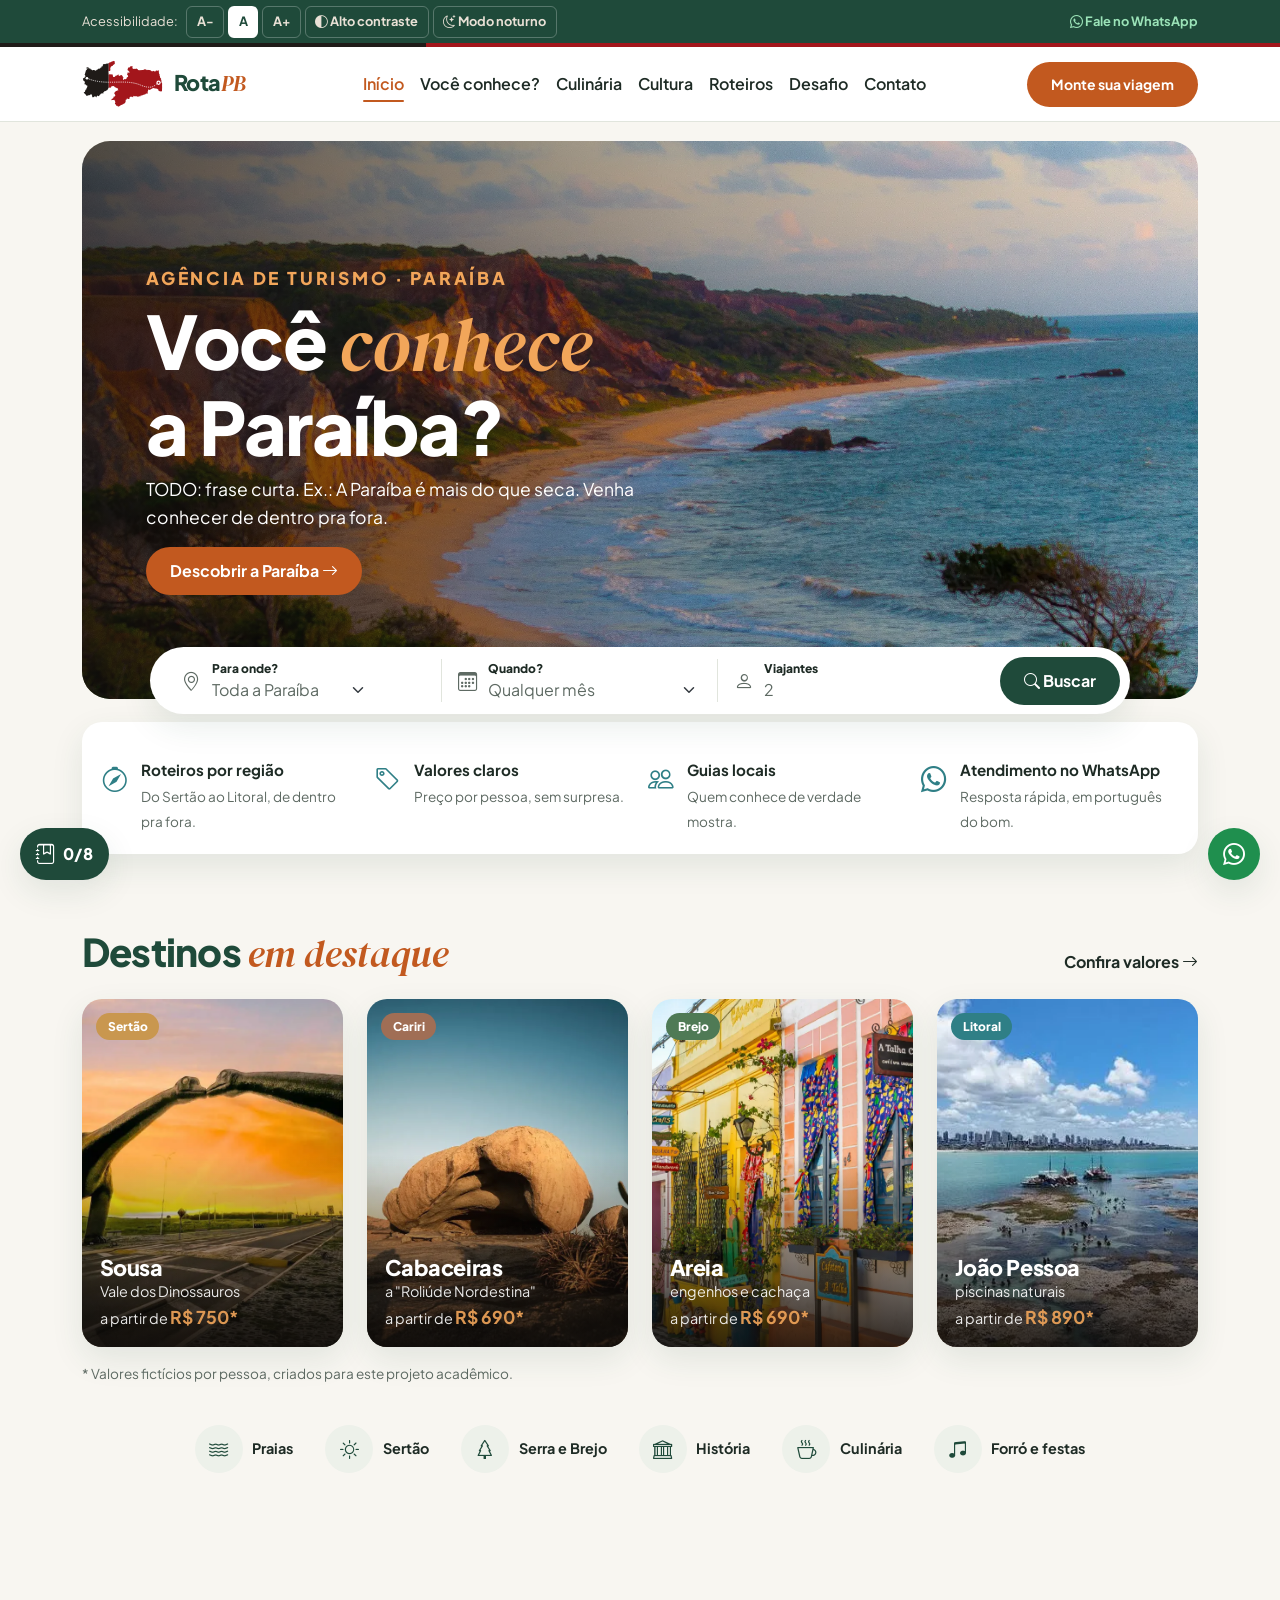
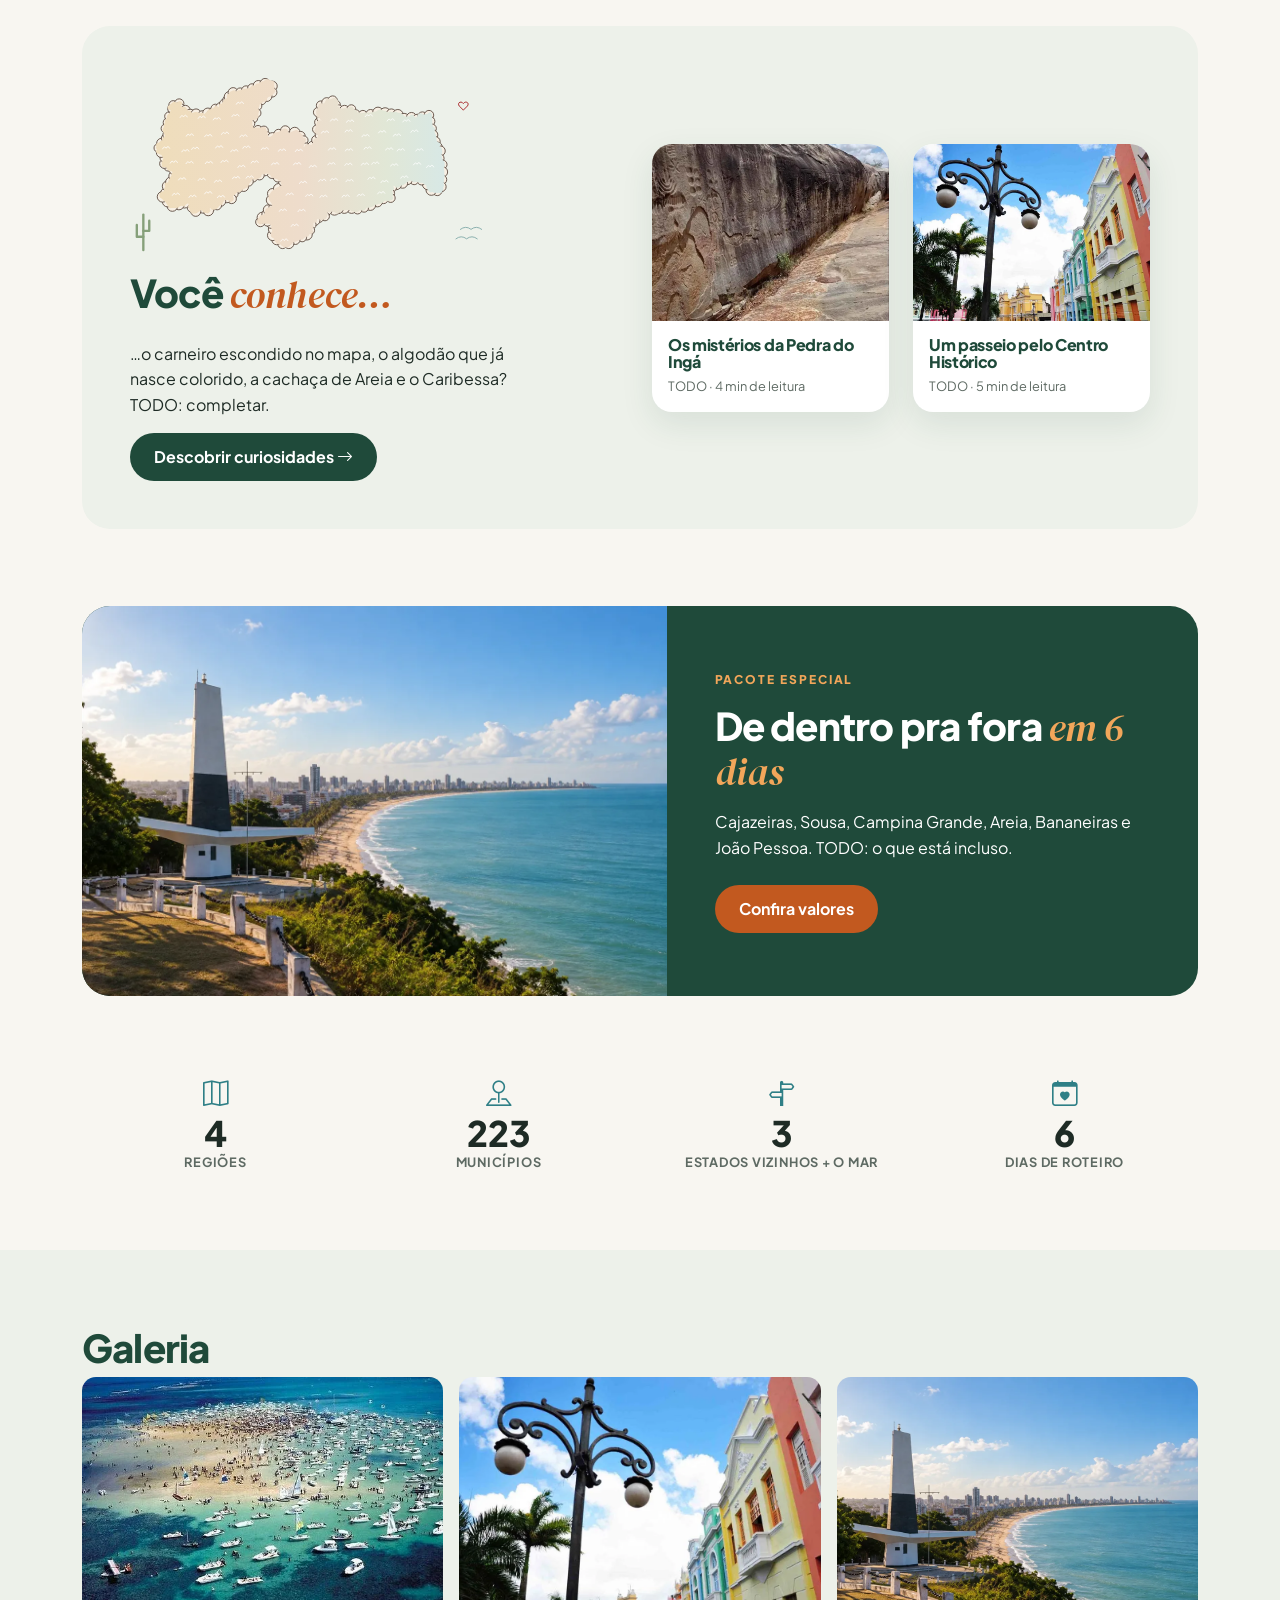
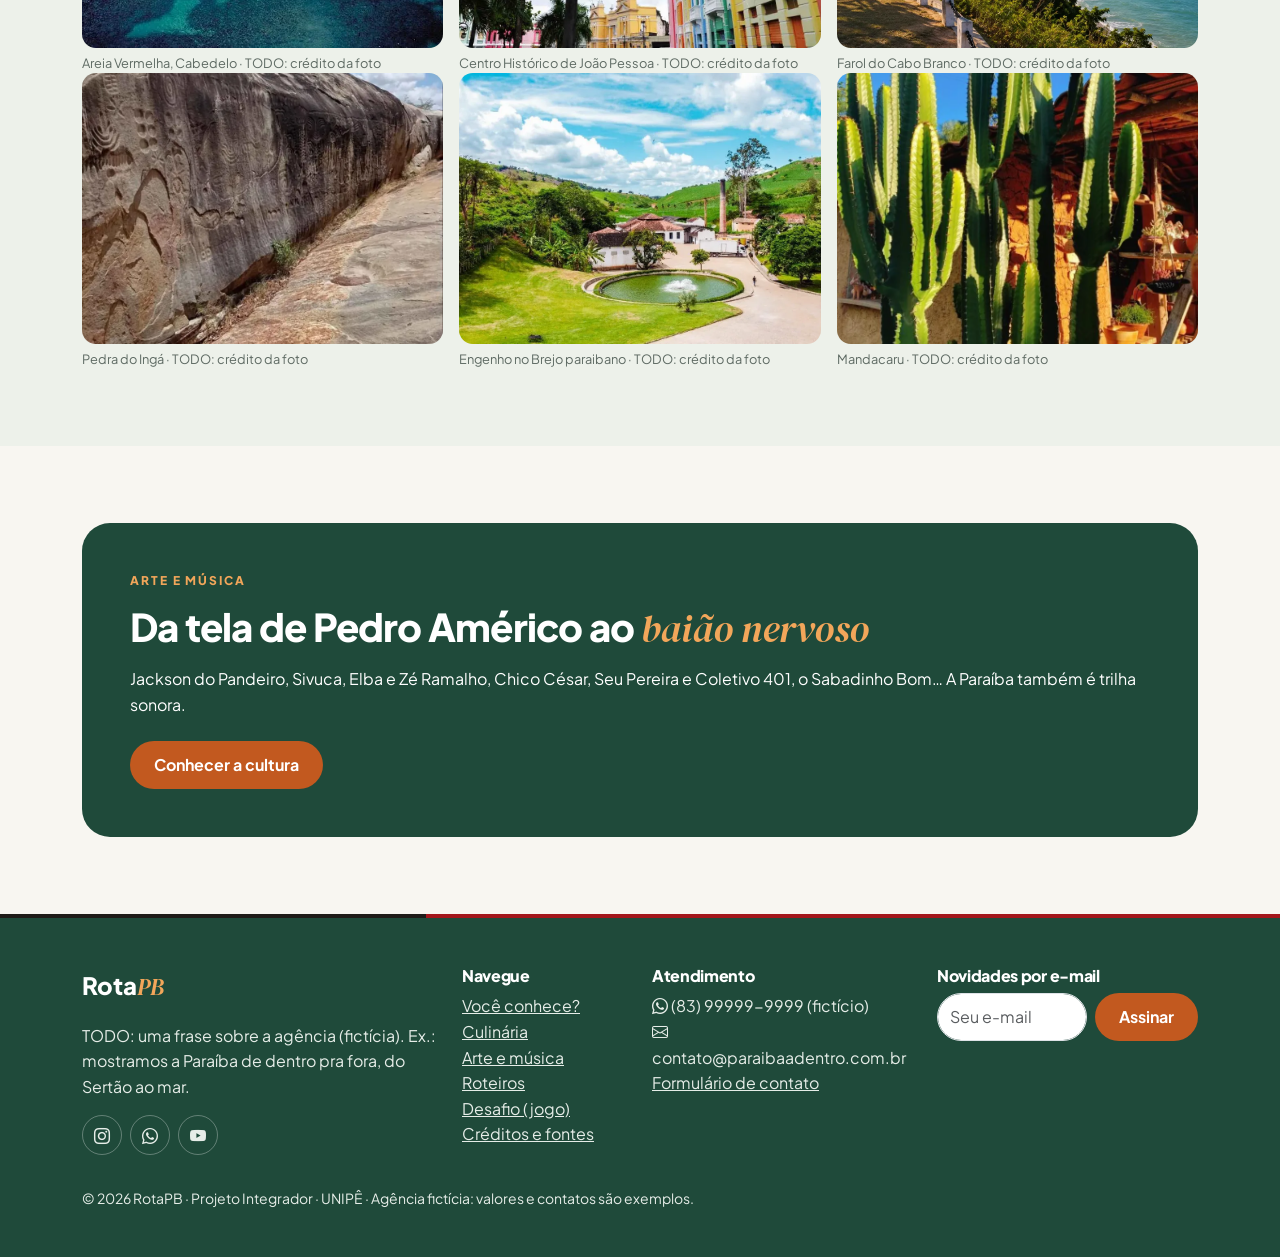
==== index.html @ 5e401cde "Primeiro commit" ====
<!DOCTYPE html>
<html lang="pt-BR">
<head>
  <meta charset="UTF-8">
  <meta name="viewport" content="width=device-width, initial-scale=1">
  <title>RotaPB</title>
  <meta name="description" content="Você conhece a Paraíba? Roteiros, culinária e curiosidades do Sertão ao Litoral.">
  <!-- Fontes: Plus Jakarta Sans (títulos e texto) + DM Serif Display itálico (palavras em destaque) -->
  <link rel="preconnect" href="https://fonts.googleapis.com">
  <link rel="preconnect" href="https://fonts.gstatic.com" crossorigin>
  <link href="https://fonts.googleapis.com/css2?family=DM+Serif+Display:ital@1&family=Plus+Jakarta+Sans:wght@400;600;700;800&display=swap" rel="stylesheet">
  <!-- ETAPA 12: Bootstrap (cópia local na pasta assets) -->
  <link rel="stylesheet" href="assets/bootstrap/bootstrap.min.css">
  <link rel="stylesheet" href="assets/bootstrap-icons/bootstrap-icons.min.css">
  <!-- ETAPA 7: nosso CSS vem DEPOIS do Bootstrap para poder sobrescrever -->
  <link rel="stylesheet" href="css/style.css">
</head>
<body>
  <!-- ETAPA 13 (acessibilidade): link para pular direto ao conteúdo -->
  <a class="pular-conteudo" href="#conteudo">Pular para o conteúdo</a>

  <!-- ===================== BARRA DE ACESSIBILIDADE (ETAPA 13 + ETAPA 11) ===================== -->
  <div class="barra-acess">
    <div class="container d-flex flex-wrap align-items-center justify-content-between gap-2">
      <div class="d-flex flex-wrap align-items-center gap-1" role="group" aria-label="Acessibilidade">
        <span class="me-1 rotulo">Acessibilidade:</span>
        <button type="button" class="btn-acess" id="fonteMenor" aria-label="Diminuir texto">A-</button>
        <button type="button" class="btn-acess" id="fonteNormal" aria-label="Tamanho normal do texto">A</button>
        <button type="button" class="btn-acess" id="fonteMaior" aria-label="Aumentar texto">A+</button>
        <button type="button" class="btn-acess" id="altoContraste" aria-pressed="false" aria-label="Alto contraste"><i class="bi bi-circle-half" aria-hidden="true"></i><span class="rotulo"> Alto contraste</span></button>
        <button type="button" class="btn-acess" id="botaoTema" aria-pressed="false" aria-label="Modo noturno"><i class="bi bi-moon-stars" aria-hidden="true"></i><span class="rotulo"> Modo noturno</span></button>
      </div>
      <a class="link-whats-topo" href="https://wa.me/5583999999999?text=Ol%C3%A1!%20Quero%20conhecer%20a%20Para%C3%ADba" target="_blank" rel="noopener"><i class="bi bi-whatsapp" aria-hidden="true"></i> Fale no WhatsApp</a>
    </div>
  </div>

  <!-- ===================== CABEÇALHO (ETAPA 6: header + nav | ETAPA 12: navbar) ===================== -->
  <header class="topo">
    <div class="faixa-bandeira" aria-hidden="true"></div>
    <nav class="navbar navbar-expand-lg" aria-label="Menu principal">
      <div class="container">
        <a class="navbar-brand marca" href="index.html">
          <img class="logo-mapa logo-claro" src="images/logo-rotapb-mapa.svg" alt="" width="96" height="56">
          <img class="logo-mapa logo-escuro" src="images/logo-rotapb-mapa-escuro.svg" alt="" width="96" height="56">
          <span class="marca-texto">Rota<em>PB</em></span>
        </a>
        <button class="navbar-toggler" type="button" data-bs-toggle="collapse" data-bs-target="#menu"
                aria-controls="menu" aria-expanded="false" aria-label="Abrir menu">
          <span class="navbar-toggler-icon"></span>
        </button>
        <div class="collapse navbar-collapse" id="menu">
          <ul class="navbar-nav mx-auto">
            <li class="nav-item"><a class="nav-link active" aria-current="page" href="index.html">Início</a></li>
            <li class="nav-item"><a class="nav-link" href="pages/conhece.html">Você conhece?</a></li>
            <li class="nav-item"><a class="nav-link" href="pages/culinaria.html">Culinária</a></li>
            <li class="nav-item"><a class="nav-link" href="pages/cultura.html">Cultura</a></li>
            <li class="nav-item"><a class="nav-link" href="pages/roteiros.html">Roteiros</a></li>
            <li class="nav-item"><a class="nav-link" href="pages/desafio.html">Desafio</a></li>
            <li class="nav-item"><a class="nav-link" href="pages/contato.html">Contato</a></li>
          </ul>
          <a class="btn btn-pb btn-sm" href="pages/contato.html">Monte sua viagem</a>
        </div>
      </div>
    </nav>
  </header>

  <main id="conteudo">

    <!-- ===================== HERO COM BUSCA (Pessoa 1) ===================== -->
    <section class="hero" aria-labelledby="tituloHero">
      <div class="container">
        <div class="hero-foto">
          <img src="images/fotos/falesias-litoral-sul.webp" alt="Falésias avermelhadas e mar no litoral sul da Paraíba ao entardecer">
          <div class="hero-texto">
            <p class="sobretitulo claro">Agência de turismo · Paraíba</p>
            <h1 id="tituloHero">Você <em>conhece</em><br>a Paraíba?</h1>
            <p>TODO: frase curta. Ex.: A Paraíba é mais do que seca. Venha conhecer de dentro pra fora.</p>
            <a class="btn btn-pb" href="pages/conhece.html">Descobrir a Paraíba <i class="bi bi-arrow-right" aria-hidden="true"></i></a>
          </div>
        </div>

        <!-- Barra de busca (ETAPA 9: formulário). Envia para a página de roteiros. -->
        <form class="busca" action="pages/roteiros.html" method="get" role="search" aria-label="Buscar roteiros">
          <div class="busca-campo">
            <i class="bi bi-geo-alt" aria-hidden="true"></i>
            <div><label for="buscaRegiao">Para onde?</label>
              <select id="buscaRegiao" name="regiao" class="form-select">
                <option value="todas">Toda a Paraíba</option><option value="sertao">Sertão</option><option value="borborema">Borborema e Cariri</option><option value="brejo">Brejo</option><option value="litoral">Litoral</option>
              </select></div>
          </div>
          <div class="busca-campo">
            <i class="bi bi-calendar3" aria-hidden="true"></i>
            <div><label for="buscaMes">Quando?</label>
              <select id="buscaMes" name="mes" class="form-select"><option>Qualquer mês</option><option>Junho (São João)</option><option>Agosto (Caminhos do Frio)</option><option>Verão</option></select></div>
          </div>
          <div class="busca-campo">
            <i class="bi bi-person" aria-hidden="true"></i>
            <div><label for="buscaPessoas">Viajantes</label>
              <input id="buscaPessoas" name="pessoas" type="number" class="form-control" min="1" max="20" value="2"></div>
          </div>
          <button type="submit" class="btn btn-escuro"><i class="bi bi-search" aria-hidden="true"></i> Buscar</button>
        </form>
      </div>
    </section>

    <!-- ===================== VANTAGENS ===================== -->
    <section class="secao pt-4" aria-label="Por que viajar com a gente">
      <div class="container">
        <div class="row g-3 vantagens">
          <div class="col-6 col-lg-3"><div class="vantagem"><i class="bi bi-compass" aria-hidden="true"></i><div><strong>Roteiros por região</strong><span>Do Sertão ao Litoral, de dentro pra fora.</span></div></div></div>
          <div class="col-6 col-lg-3"><div class="vantagem"><i class="bi bi-tag" aria-hidden="true"></i><div><strong>Valores claros</strong><span>Preço por pessoa, sem surpresa.</span></div></div></div>
          <div class="col-6 col-lg-3"><div class="vantagem"><i class="bi bi-people" aria-hidden="true"></i><div><strong>Guias locais</strong><span>Quem conhece de verdade mostra.</span></div></div></div>
          <div class="col-6 col-lg-3"><div class="vantagem"><i class="bi bi-whatsapp" aria-hidden="true"></i><div><strong>Atendimento no WhatsApp</strong><span>Resposta rápida, em português do bom.</span></div></div></div>
        </div>
      </div>
    </section>

    <!-- ===================== DESTINOS EM DESTAQUE (cards do Bootstrap) ===================== -->
    <section class="secao pt-0" aria-labelledby="tituloDestinos">
      <div class="container">
        <div class="d-flex flex-wrap justify-content-between align-items-end gap-2 mb-4">
          <h2 id="tituloDestinos" class="titulo-secao mb-0">Destinos <em>em destaque</em></h2>
          <button type="button" class="link-seta" data-bs-toggle="modal" data-bs-target="#modalValores">Confira valores <i class="bi bi-arrow-right" aria-hidden="true"></i></button>
        </div>
        <div class="row g-4">
          <div class="col-12 col-sm-6 col-lg-3">
            <article class="card-destino regiao-sertao">
              <img src="images/fotos/dinossauros-por-do-sol.webp" alt="Portal dos dinossauros em Sousa ao pôr do sol" loading="lazy">
              <span class="selo-regiao">Sertão</span>
              <div class="card-destino-texto">
                <h3>Sousa</h3>
                <p>Vale dos Dinossauros</p>
                <p class="preco">a partir de <strong>R$ 750*</strong></p>
              </div>
              <a class="stretched-link" href="pages/roteiros.html" aria-label="Ver roteiro de Sousa"></a>
            </article>
          </div>
          <div class="col-12 col-sm-6 col-lg-3">
            <article class="card-destino regiao-borborema">
              <img src="images/fotos/lajedo-cariri.webp" alt="Rochas e mandacaru no Cariri" loading="lazy">
              <span class="selo-regiao">Cariri</span>
              <div class="card-destino-texto">
                <h3>Cabaceiras</h3>
                <p>a "Roliúde Nordestina"</p>
                <p class="preco">a partir de <strong>R$ 690*</strong></p>
              </div>
              <a class="stretched-link" href="pages/roteiros.html" aria-label="Ver roteiro de Cabaceiras"></a>
            </article>
          </div>
          <div class="col-12 col-sm-6 col-lg-3">
            <article class="card-destino regiao-brejo">
              <img src="images/fotos/casario-areia.webp" alt="Casario colorido em Areia" loading="lazy">
              <span class="selo-regiao">Brejo</span>
              <div class="card-destino-texto">
                <h3>Areia</h3>
                <p>engenhos e cachaça</p>
                <p class="preco">a partir de <strong>R$ 690*</strong></p>
              </div>
              <a class="stretched-link" href="pages/roteiros.html" aria-label="Ver roteiro de Areia"></a>
            </article>
          </div>
          <div class="col-12 col-sm-6 col-lg-3">
            <article class="card-destino regiao-litoral">
              <img src="images/fotos/picaozinho.webp" alt="Piscinas naturais de Picãozinho" loading="lazy">
              <span class="selo-regiao">Litoral</span>
              <div class="card-destino-texto">
                <h3>João Pessoa</h3>
                <p>piscinas naturais</p>
                <p class="preco">a partir de <strong>R$ 890*</strong></p>
              </div>
              <a class="stretched-link" href="pages/roteiros.html" aria-label="Ver roteiro de João Pessoa"></a>
            </article>
          </div>
        </div>
        <p class="nota mt-3">* Valores fictícios por pessoa, criados para este projeto acadêmico.</p>

        <!-- Categorias -->
        <nav class="categorias" aria-label="Explorar por tema">
          <a class="chip-cat" href="pages/roteiros.html"><span class="chip-icone"><i class="bi bi-water" aria-hidden="true"></i></span>Praias</a>
          <a class="chip-cat" href="pages/roteiros.html"><span class="chip-icone"><i class="bi bi-sun" aria-hidden="true"></i></span>Sertão</a>
          <a class="chip-cat" href="pages/roteiros.html"><span class="chip-icone"><i class="bi bi-tree" aria-hidden="true"></i></span>Serra e Brejo</a>
          <a class="chip-cat" href="pages/roteiros.html"><span class="chip-icone"><i class="bi bi-bank" aria-hidden="true"></i></span>História</a>
          <a class="chip-cat" href="pages/culinaria.html"><span class="chip-icone"><i class="bi bi-cup-hot" aria-hidden="true"></i></span>Culinária</a>
          <a class="chip-cat" href="pages/roteiros.html"><span class="chip-icone"><i class="bi bi-music-note-beamed" aria-hidden="true"></i></span>Forró e festas</a>
        </nav>
      </div>
    </section>

    <!-- ===================== VOCÊ CONHECE? ===================== -->
    <section class="secao" aria-labelledby="tituloConhece">
      <div class="container">
        <div class="bloco-claro">
          <div class="row g-4 align-items-center">
            <div class="col-12 col-lg-5">
              <img class="carneirinho" src="images/carneirinho-paraiba.svg" alt="O mapa da Paraíba desenhado como um carneirinho de lã">
              <h2 id="tituloConhece" class="titulo-secao">Você <em>conhece…</em></h2>
              <p>…o carneiro escondido no mapa, o algodão que já nasce colorido, a cachaça de Areia e o Caribessa? TODO: completar.</p>
              <a class="btn btn-escuro" href="pages/conhece.html">Descobrir curiosidades <i class="bi bi-arrow-right" aria-hidden="true"></i></a>
            </div>
            <div class="col-12 col-md-6 col-lg-3 offset-lg-1">
              <article class="card-historia">
                <img src="images/fotos/pedra-do-inga.webp" alt="Inscrições rupestres na Pedra do Ingá" loading="lazy">
                <h3>Os mistérios da Pedra do Ingá</h3><p>TODO · 4 min de leitura</p>
              </article>
            </div>
            <div class="col-12 col-md-6 col-lg-3">
              <article class="card-historia">
                <img src="images/fotos/centro-historico-jp.webp" alt="Casarões coloridos no Centro Histórico de João Pessoa" loading="lazy">
                <h3>Um passeio pelo Centro Histórico</h3><p>TODO · 5 min de leitura</p>
              </article>
            </div>
          </div>
        </div>
      </div>
    </section>

    <!-- ===================== OFERTA ESPECIAL ===================== -->
    <section class="secao pt-0" aria-labelledby="tituloOferta">
      <div class="container">
        <div class="oferta">
          <img src="images/fotos/farol-cabo-branco.webp" alt="Farol do Cabo Branco e a orla de João Pessoa" loading="lazy">
          <div class="oferta-texto">
            <p class="sobretitulo claro">Pacote especial</p>
            <h2 id="tituloOferta">De dentro pra fora <em>em 6 dias</em></h2>
            <p>Cajazeiras, Sousa, Campina Grande, Areia, Bananeiras e João Pessoa. TODO: o que está incluso.</p>
            <button type="button" class="btn btn-pb" data-bs-toggle="modal" data-bs-target="#modalValores">Confira valores</button>
          </div>
        </div>
      </div>
    </section>

    <!-- ===================== NÚMEROS ===================== -->
    <section class="secao pt-0" aria-label="A Paraíba em números">
      <div class="container">
        <div class="row g-3 numeros text-center">
          <div class="col-6 col-md-3"><i class="bi bi-map" aria-hidden="true"></i><strong>4</strong><span>regiões</span></div>
          <div class="col-6 col-md-3"><i class="bi bi-pin-map" aria-hidden="true"></i><strong>223</strong><span>municípios</span></div>
          <div class="col-6 col-md-3"><i class="bi bi-signpost-split" aria-hidden="true"></i><strong>3</strong><span>estados vizinhos + o mar</span></div>
          <div class="col-6 col-md-3"><i class="bi bi-calendar-heart" aria-hidden="true"></i><strong>6</strong><span>dias de roteiro</span></div>
        </div>
      </div>
    </section>

    <!-- ===================== ETAPA 10: GALERIA E VÍDEO ===================== -->
    <section class="secao secao-clara" aria-labelledby="tituloGaleria">
      <div class="container">
        <h2 id="tituloGaleria" class="titulo-secao">Galeria</h2>
        <div class="row g-3">
          <figure class="col-6 col-md-4 m-0"><img class="foto " src="images/fotos/areia-vermelha.webp" alt="Areia Vermelha, Cabedelo" loading="lazy"><figcaption>Areia Vermelha, Cabedelo · TODO: crédito da foto</figcaption></figure>
          <figure class="col-6 col-md-4 m-0"><img class="foto " src="images/fotos/centro-historico-jp.webp" alt="Centro Histórico de João Pessoa" loading="lazy"><figcaption>Centro Histórico de João Pessoa · TODO: crédito da foto</figcaption></figure>
          <figure class="col-6 col-md-4 m-0"><img class="foto " src="images/fotos/farol-cabo-branco.webp" alt="Farol do Cabo Branco" loading="lazy"><figcaption>Farol do Cabo Branco · TODO: crédito da foto</figcaption></figure>
          <figure class="col-6 col-md-4 m-0"><img class="foto " src="images/fotos/pedra-do-inga.webp" alt="Pedra do Ingá" loading="lazy"><figcaption>Pedra do Ingá · TODO: crédito da foto</figcaption></figure>
          <figure class="col-6 col-md-4 m-0"><img class="foto " src="images/fotos/engenho-brejo.webp" alt="Engenho no Brejo paraibano" loading="lazy"><figcaption>Engenho no Brejo paraibano · TODO: crédito da foto</figcaption></figure>
          <figure class="col-6 col-md-4 m-0"><img class="foto " src="images/fotos/mandacaru.webp" alt="Mandacaru" loading="lazy"><figcaption>Mandacaru · TODO: crédito da foto</figcaption></figure>
        </div>
      </div>
    </section>

    <!-- ===================== CHAMADA PARA A PÁGINA CULTURA ===================== -->
    <section class="secao" aria-labelledby="tituloMusica">
      <div class="container">
        <div class="oferta oferta-simples">
          <div class="oferta-texto">
            <p class="sobretitulo claro">Arte e música</p>
            <h2 id="tituloMusica">Da tela de Pedro Américo ao <em>baião nervoso</em></h2>
            <p>Jackson do Pandeiro, Sivuca, Elba e Zé Ramalho, Chico César, Seu Pereira e Coletivo 401, o Sabadinho Bom… A Paraíba também é trilha sonora.</p>
            <a class="btn btn-pb" href="pages/cultura.html">Conhecer a cultura</a>
          </div>
        </div>
      </div>
    </section>
  </main>

  <!-- ===================== MODAL "CONFIRA VALORES" (Bootstrap: abre sem JS nosso) ===================== -->
  <div class="modal fade" id="modalValores" tabindex="-1" aria-labelledby="tituloValores" aria-hidden="true">
    <div class="modal-dialog modal-dialog-centered modal-lg">
      <div class="modal-content">
        <div class="modal-header">
          <h2 class="modal-title h4" id="tituloValores">Confira valores</h2>
          <button type="button" class="btn-close" data-bs-dismiss="modal" aria-label="Fechar"></button>
        </div>
        <div class="modal-body">
          <div class="table-responsive">
            <table class="table align-middle">
              <thead><tr><th scope="col">Pacote</th><th scope="col">Cidades</th><th scope="col">Duração</th><th scope="col" class="text-end">Por pessoa</th></tr></thead>
              <tbody>
                <tr><th scope="row">Litoral</th><td>João Pessoa, Picãozinho e Areia Vermelha</td><td>3 dias</td><td class="text-end">R$ 890</td></tr>
                <tr><th scope="row">Brejo</th><td>Areia e Bananeiras, com rota dos engenhos</td><td>2 dias</td><td class="text-end">R$ 690</td></tr>
                <tr><th scope="row">Cariri e Sertão</th><td>Cabaceiras, Sousa e Cajazeiras</td><td>3 dias</td><td class="text-end">R$ 980</td></tr>
                <tr><th scope="row">Travessia completa</th><td>Do Sertão ao mar, 6 cidades</td><td>6 dias</td><td class="text-end">R$ 2.490</td></tr>
              </tbody>
            </table>
          </div>
          <p class="nota mb-0">Valores fictícios, criados para o projeto acadêmico.</p>
        </div>
        <div class="modal-footer">
          <a class="btn btn-escuro" href="https://wa.me/5583999999999?text=Ol%C3%A1!%20Quero%20conhecer%20a%20Para%C3%ADba" target="_blank" rel="noopener"><i class="bi bi-whatsapp" aria-hidden="true"></i> Tirar dúvidas</a>
          <a class="btn btn-pb" href="pages/contato.html">Quero reservar</a>
        </div>
      </div>
    </div>
  </div>

  <!-- ===================== RODAPÉ (ETAPA 6: footer) ===================== -->
  <footer class="rodape">
    <div class="faixa-bandeira" aria-hidden="true"></div>
    <div class="container py-5">
      <div class="row g-4">
        <section class="col-12 col-lg-4">
          <p class="marca-rodape">Rota<em>PB</em></p>
          <p>TODO: uma frase sobre a agência (fictícia). Ex.: mostramos a Paraíba de dentro pra fora, do Sertão ao mar.</p>
          <div class="d-flex gap-2">
            <a class="rede" href="https://instagram.com" target="_blank" rel="noopener" aria-label="Instagram"><i class="bi bi-instagram"></i></a>
            <a class="rede" href="https://wa.me/5583999999999?text=Ol%C3%A1!%20Quero%20conhecer%20a%20Para%C3%ADba" target="_blank" rel="noopener" aria-label="WhatsApp"><i class="bi bi-whatsapp"></i></a>
            <a class="rede" href="https://youtube.com" target="_blank" rel="noopener" aria-label="YouTube"><i class="bi bi-youtube"></i></a>
          </div>
        </section>
        <section class="col-12 col-sm-6 col-lg-2">
          <h2 class="h6">Navegue</h2>
          <ul class="list-unstyled">
            <li><a href="pages/conhece.html">Você conhece?</a></li>
            <li><a href="pages/culinaria.html">Culinária</a></li>
            <li><a href="pages/cultura.html">Arte e música</a></li>
            <li><a href="pages/roteiros.html">Roteiros</a></li>
            <li><a href="pages/desafio.html">Desafio (jogo)</a></li>
            <li><a href="pages/creditos.html">Créditos e fontes</a></li>
          </ul>
        </section>
        <section class="col-12 col-sm-6 col-lg-3">
          <h2 class="h6">Atendimento</h2>
          <ul class="list-unstyled">
            <li><i class="bi bi-whatsapp" aria-hidden="true"></i> (83) 99999-9999 <span class="text-nowrap">(fictício)</span></li>
            <li><i class="bi bi-envelope" aria-hidden="true"></i> contato@paraibaadentro.com.br</li>
            <li><a href="pages/contato.html">Formulário de contato</a></li>
          </ul>
        </section>
        <section class="col-12 col-lg-3">
          <h2 class="h6">Novidades por e-mail</h2>
          <form class="assinatura" novalidate>
            <label for="emailNews-h" class="visually-hidden">Seu e-mail</label>
            <input id="emailNews-h" type="email" class="form-control" placeholder="Seu e-mail" required>
            <button type="submit" class="btn btn-pb">Assinar</button>
          </form>
        </section>
      </div>
      <p class="small mt-4 mb-0">© <span class="js-ano">2026</span> RotaPB · Projeto Integrador · UNIPÊ · Agência fictícia: valores e contatos são exemplos.</p>
    </div>
  </footer>

  <!-- ===================== PASSAPORTE (ETAPA 11: localStorage) ===================== -->
  <button type="button" class="flutuante passaporte-botao" data-bs-toggle="modal" data-bs-target="#modalPassaporte" aria-label="Abrir meu passaporte">
    <i class="bi bi-journal-bookmark" aria-hidden="true"></i><span class="js-passaporte-contagem">0/8</span>
  </button>
  <div class="modal fade" id="modalPassaporte" tabindex="-1" aria-labelledby="tituloPassaporte" aria-hidden="true">
    <div class="modal-dialog modal-dialog-centered modal-lg">
      <div class="modal-content passaporte">
        <div class="modal-header">
          <h2 class="modal-title h4" id="tituloPassaporte">Meu passaporte paraibano</h2>
          <button type="button" class="btn-close" data-bs-dismiss="modal" aria-label="Fechar"></button>
        </div>
        <div class="modal-body">
          <p class="mb-2">Ganhe carimbos explorando o site e vencendo as salas do <a href="pages/desafio.html">Desafio</a>. Os carimbos ficam salvos neste navegador.</p>
          <div class="progress passaporte-progresso" role="progressbar" aria-label="Carimbos conquistados" aria-valuemin="0" aria-valuemax="8" aria-valuenow="0">
            <div class="progress-bar" id="barraPassaporte" style="width: 0%"></div>
          </div>
          <ul class="grade-carimbos" id="gradeCarimbos" aria-label="Carimbos"></ul>
          <div id="passaporteCompleto" class="alert alert-success mt-3" hidden>
            <strong>Passaporte completo!</strong> Você ganhou <strong>10% de desconto</strong> em qualquer roteiro. Use o cupom <code class="cupom">ROTAPB10</code> ao <a href="pages/contato.html">montar sua viagem</a>.
          </div>
        </div>
        <div class="modal-footer justify-content-between">
          <button type="button" class="btn btn-link text-decoration-none" id="zerarPassaporte">Zerar carimbos</button>
          <a class="btn btn-pb" href="pages/desafio.html">Ir para o Desafio</a>
        </div>
      </div>
    </div>
  </div>

  <!-- Botões flutuantes: WhatsApp e voltar ao topo (ETAPA 11) -->
  <a class="flutuante whatsapp" href="https://wa.me/5583999999999?text=Ol%C3%A1!%20Quero%20conhecer%20a%20Para%C3%ADba" target="_blank" rel="noopener" aria-label="Falar no WhatsApp"><i class="bi bi-whatsapp" aria-hidden="true"></i></a>
  <button id="voltarTopo" class="flutuante voltar-topo" type="button" aria-label="Voltar ao topo"><i class="bi bi-arrow-up" aria-hidden="true"></i></button>

  <script src="assets/bootstrap/bootstrap.bundle.min.js"></script>
  <script src="js/script.js"></script>
</body>
</html>
---- css/style.css ----
/* ==========================================================================
   PARAÍBA ADENTRO · style.css
   ETAPA 7: identidade visual própria (cores, tipografia, espaçamentos, hierarquia)
   Trabalhar com: Flexbox, CSS Grid, pseudo-classes e animações simples.

    1. Variáveis              7. Você conhece / oferta / números
    2. Base e botões          8. Páginas internas (abas, cartas, filtros, rota, culinária, formulário)
    3. Barra de acessibilidade 9. Rodapé e botões flutuantes
    4. Cabeçalho              10. Modo noturno e alto contraste
    5. Hero e busca           11. Responsividade (ETAPA 8)
    6. Vantagens, destinos e categorias
   ========================================================================== */

/* ---------- 1. VARIÁVEIS ----------
   Paleta sóbria, tirada das fotos (areia, pedra, mata, mar).
   A bandeira (vermelho + preto) aparece só como detalhe. */
:root {
  /* Paleta inspirada nas referências (fundo claro, verde floresta, laranja quente).
     A bandeira (vermelho + preto) aparece só na faixa fina do topo e no ícone. */
  --pb-acento: #C2591F;     /* laranja-terracota: botões e destaques (branco sobre ele passa no contraste) */
  --pb-acento-claro: #F2A65A;
  --pb-escuro: #1F4A3A;     /* verde floresta: barra de cima, rodapé, faixas, botões escuros */
  --pb-titulo: #1F4A3A;     /* cor dos títulos (no noturno fica clara) */
  --pb-vermelho: #A3161B;   /* bandeira */
  --pb-preto: #1F1B18;      /* bandeira */
  --pb-fundo: #F8F6F1;
  --pb-papel: #FFFFFF;
  --pb-claro: #EDF1EA;      /* blocos verde-acinzentados claros */
  --pb-tinta: #1E2B25;
  --pb-suave: #5E6A63;
  --pb-linha: #E1E5DD;

  --pb-sertao: #C9974F;
  --pb-borborema: #A06E55;
  --pb-brejo: #4F7A55;
  --pb-litoral: #2F7F86;

  --fonte: "Plus Jakarta Sans", "Segoe UI", system-ui, sans-serif;
  --fonte-destaque: "DM Serif Display", Georgia, serif;

  --raio: 20px;
  --sombra: 0 12px 32px rgba(31, 74, 58, .10);
  --espaco-secao: clamp(3rem, 6vw, 5rem);
  --escala: 100%;
}

/* ---------- 2. BASE E BOTÕES ---------- */
html { font-size: var(--escala); }
body { background: var(--pb-fundo); color: var(--pb-tinta); font-family: var(--fonte); line-height: 1.6; }
h1, h2, h3 { color: var(--pb-titulo); font-weight: 800; letter-spacing: -0.02em; line-height: 1.1; }
h1 em, h2 em, .marca em { font-family: var(--fonte-destaque); font-style: italic; font-weight: 400; letter-spacing: 0; }
a { color: var(--pb-acento); }
a:hover { color: var(--pb-escuro); }
:focus-visible { outline: 3px solid var(--pb-sertao); outline-offset: 3px; }

.pular-conteudo { position: absolute; left: 1rem; top: -100px; z-index: 2000; background: var(--pb-sertao); color: var(--pb-preto); padding: .5rem 1rem; font-weight: 800; }
.pular-conteudo:focus { top: 1rem; }

.sobretitulo { font-size: .75rem; font-weight: 800; letter-spacing: .16em; text-transform: uppercase; color: var(--pb-acento); margin-bottom: .5rem; }
.sobretitulo.claro { color: var(--pb-acento-claro); }
.titulo-secao { font-size: clamp(1.7rem, 3.2vw, 2.4rem); margin-bottom: 1.5rem; }
.titulo-secao em, h1 em { color: var(--pb-acento); }
.secao { padding-block: var(--espaco-secao); }
.secao-clara { background: var(--pb-claro); }
.nota { font-size: .85rem; color: var(--pb-suave); }

.btn-pb { background: var(--pb-acento); color: #fff; border: 0; border-radius: 999px; padding: .75rem 1.5rem; font-weight: 700; }
.btn-pb:hover { background: #9E4515; color: #fff; }
.btn-escuro { background: var(--pb-escuro); color: #fff; border: 0; border-radius: 999px; padding: .75rem 1.5rem; font-weight: 700; }
.btn-escuro:hover { background: var(--pb-preto); color: #fff; }
.link-seta { background: none; border: 0; padding: 0; font-weight: 700; color: var(--pb-tinta); }
.link-seta:hover { color: var(--pb-acento); }

/* ---------- 3. BARRA DE ACESSIBILIDADE ---------- */
.barra-acess { background: var(--pb-escuro); color: #E9E1D6; font-size: .8rem; padding-block: .35rem; }
.btn-acess {
  background: transparent; color: #E9E1D6; border: 1px solid rgba(255,255,255,.25); border-radius: 6px;
  min-height: 32px; padding: .15rem .6rem; font-size: .8rem; font-weight: 700;
}
.btn-acess:hover, .btn-acess[aria-pressed="true"] { background: #fff; color: var(--pb-escuro); }
.link-whats-topo { color: #9BE3B8; font-weight: 700; text-decoration: none; }

/* ---------- 4. CABEÇALHO ---------- */
.faixa-bandeira { height: 4px; background: linear-gradient(90deg, var(--pb-preto) 0 33.3%, var(--pb-vermelho) 33.3% 100%); }
.topo { background: var(--pb-papel); position: sticky; top: 0; z-index: 1030; box-shadow: 0 1px 0 var(--pb-linha); }
.marca { display: flex; align-items: center; gap: .6rem; font-weight: 800; color: var(--pb-escuro); font-size: 1.25rem; }
.marca em { color: var(--pb-acento); }
.navbar .nav-link { color: var(--pb-tinta); font-weight: 600; position: relative; }
.navbar .nav-link:hover, .navbar .nav-link.active { color: var(--pb-acento); }
/* pseudo-elemento: tracinho embaixo do link ativo */
.navbar .nav-link.active::after { content: ""; position: absolute; left: .5rem; right: .5rem; bottom: .2rem; height: 2px; background: var(--pb-acento); border-radius: 2px; }

/* ---------- 5. HERO E BUSCA ---------- */
.hero { padding-top: 1.25rem; }
.hero-foto { position: relative; border-radius: calc(var(--raio) + 8px); overflow: hidden; min-height: clamp(420px, 62vh, 620px); display: flex; align-items: flex-end; }
.hero-foto > img { position: absolute; inset: 0; width: 100%; height: 100%; object-fit: cover; }
.hero-foto::after { content: ""; position: absolute; inset: 0; background: linear-gradient(90deg, rgba(20, 16, 14, .72) 0%, rgba(20, 16, 14, .25) 55%, rgba(20, 16, 14, 0) 100%); }
.hero-texto { position: relative; z-index: 1; color: #fff; padding: clamp(1.5rem, 5vw, 4rem); padding-bottom: clamp(5rem, 9vw, 6.5rem); max-width: 640px; }
.hero-texto h1 { font-size: clamp(2.6rem, 6vw, 4.6rem); color: #fff; }
.hero-texto h1 em { color: var(--pb-acento-claro); }
.hero-texto p { font-size: 1.1rem; }

.busca {
  position: relative; z-index: 2; margin: -3.25rem auto 0; max-width: 980px;
  background: var(--pb-papel); border-radius: 999px; box-shadow: var(--sombra);
  display: flex; align-items: center; gap: .5rem; padding: .6rem .6rem .6rem 1.5rem;
}
.busca-campo { flex: 1; display: flex; align-items: center; gap: .7rem; padding-inline: .5rem; border-right: 1px solid var(--pb-linha); }
.busca-campo:last-of-type { border-right: 0; }
.busca-campo > i { font-size: 1.2rem; color: var(--pb-suave); }
.busca-campo label { display: block; font-size: .75rem; font-weight: 800; }
.busca-campo .form-select, .busca-campo .form-control { border: 0; padding: 0 1.5rem 0 0; background-color: transparent; color: var(--pb-suave); box-shadow: none; }

/* ---------- 6. VANTAGENS, DESTINOS E CATEGORIAS ---------- */
.vantagens { background: var(--pb-papel); border-radius: var(--raio); box-shadow: var(--sombra); padding: 1.25rem .75rem; margin-inline: 0; }
.vantagem { display: flex; gap: .8rem; align-items: flex-start; }
.vantagem > i { font-size: 1.6rem; color: var(--pb-litoral); }
.vantagem strong { display: block; font-size: .95rem; }
.vantagem span { font-size: .85rem; color: var(--pb-suave); }

.card-destino { position: relative; border-radius: var(--raio); overflow: hidden; aspect-ratio: 3 / 4; box-shadow: var(--sombra); }
.card-destino img { width: 100%; height: 100%; object-fit: cover; transition: transform .5s ease; }
.card-destino:hover img { transform: scale(1.06); }
.card-destino::after { content: ""; position: absolute; inset: 0; background: linear-gradient(transparent 45%, rgba(15, 12, 10, .85)); }
.selo-regiao { position: absolute; top: .9rem; left: .9rem; z-index: 1; background: var(--cor-regiao, var(--pb-preto)); color: #fff; font-size: .75rem; font-weight: 800; padding: .25rem .7rem; border-radius: 999px; }
.card-destino-texto { position: absolute; left: 1.1rem; right: 1.1rem; bottom: 1rem; z-index: 1; color: #fff; }
.card-destino-texto h3 { font-size: 1.35rem; margin: 0; color: #fff; }
.card-destino-texto p { margin: 0; font-size: .9rem; opacity: .9; }
.card-destino-texto .preco strong { color: var(--pb-acento-claro); font-size: 1.1rem; }

.regiao-sertao { --cor-regiao: var(--pb-sertao); }
.regiao-borborema { --cor-regiao: var(--pb-borborema); }
.regiao-brejo { --cor-regiao: var(--pb-brejo); }
.regiao-litoral { --cor-regiao: var(--pb-litoral); }
.regiao-mapa { --cor-regiao: var(--pb-vermelho); }

.categorias { display: flex; flex-wrap: wrap; justify-content: center; gap: 1rem 2rem; margin-top: 2.5rem; }
.chip-cat { display: flex; align-items: center; gap: .6rem; color: var(--pb-tinta); text-decoration: none; font-weight: 700; font-size: .9rem; }
.chip-icone { width: 48px; height: 48px; border-radius: 50%; display: grid; place-items: center; background: var(--pb-claro); color: var(--pb-escuro); font-size: 1.2rem; transition: background .2s, color .2s; }
.chip-cat:hover .chip-icone { background: var(--pb-escuro); color: #fff; }

/* fotos e lugares de foto */
.foto { display: block; width: 100%; max-width: 100%; aspect-ratio: 4 / 3; object-fit: cover; }
figure .foto { border-radius: 14px; }
figure figcaption { font-size: .8rem; color: var(--pb-suave); margin-top: .3rem; }
.foto-placeholder { aspect-ratio: 4 / 3; max-width: 100%; display: grid; place-items: center; text-align: center; font-size: .8rem; font-weight: 800; letter-spacing: .06em; color: var(--pb-suave); background: repeating-linear-gradient(135deg, #EAE1D3 0 12px, #F4EEE4 12px 24px); border-radius: 14px; }
.card { border: 1px solid var(--pb-linha); border-radius: var(--raio); overflow: hidden; background: var(--pb-papel); }

/* ---------- 7. VOCÊ CONHECE / OFERTA / NÚMEROS ---------- */
.bloco-claro { background: var(--pb-claro); border-radius: calc(var(--raio) + 8px); padding: clamp(1.5rem, 4vw, 3rem); }
.carneirinho { display: block; width: 100%; max-width: 360px; height: auto; margin-bottom: 1rem; }
.card-historia { background: var(--pb-papel); border-radius: var(--raio); overflow: hidden; box-shadow: var(--sombra); height: 100%; }
.card-historia img { width: 100%; aspect-ratio: 4 / 3; object-fit: cover; }
.card-historia h3 { font-size: 1rem; margin: .9rem 1rem .3rem; }
.card-historia p { font-size: .8rem; color: var(--pb-suave); margin: 0 1rem 1rem; }

.oferta { display: grid; grid-template-columns: 1.1fr 1fr; border-radius: calc(var(--raio) + 8px); overflow: hidden; background: var(--pb-escuro); color: #fff; }
.oferta > img { width: 100%; height: 100%; min-height: 280px; object-fit: cover; }
.oferta-texto { padding: clamp(1.5rem, 4vw, 3rem); display: flex; flex-direction: column; justify-content: center; align-items: flex-start; gap: .5rem; }
.oferta-texto h2 { font-size: clamp(1.7rem, 3vw, 2.4rem); }
.oferta-texto h2 { color: #fff; }
.oferta-texto h2 em { color: var(--pb-acento-claro); }
.oferta-simples { grid-template-columns: 1fr; text-align: left; }

.numeros > div { display: flex; flex-direction: column; align-items: center; }
.numeros i { font-size: 1.6rem; color: var(--pb-litoral); }
.numeros strong { font-size: 2.2rem; font-weight: 800; line-height: 1.1; }
.numeros span { font-size: .8rem; font-weight: 700; color: var(--pb-suave); text-transform: uppercase; letter-spacing: .06em; }
.video { border-radius: var(--raio); overflow: hidden; }

/* ---------- 8. PÁGINAS INTERNAS ---------- */
/* mapa do carneiro (contorno real) */
.mapa-pb { width: 100%; height: auto; overflow: visible; }
.mapa-pb .contorno { fill: url(#gradRegioes); stroke: var(--pb-escuro); stroke-width: 3; stroke-linejoin: round; filter: drop-shadow(0 10px 14px rgba(42, 35, 32, .2)); }
.mapa-pb .pin circle { fill: var(--pb-acento); stroke: #fff; stroke-width: 4; }
.mapa-pb .pin text { font-family: var(--fonte); font-weight: 700; font-size: 24px; fill: var(--pb-escuro); paint-order: stroke; stroke: #fff; stroke-width: 6px; }
/* TODO (Pessoa 1): animação simples nos pinos */

/* abas (Pessoa 2) */
.abas { display: flex; gap: .35rem; margin-top: 1.5rem; }
.aba { border: 0; border-radius: 999px; background: var(--pb-claro); color: var(--pb-titulo); padding: .6rem 1.2rem; font-weight: 800; min-height: 44px; }
.aba.ativa { background: var(--pb-escuro); color: #fff; }
.painel { margin-top: 1rem; padding: clamp(1.25rem, 3vw, 2rem); background: var(--pb-papel); border-radius: calc(var(--raio) + 8px); box-shadow: var(--sombra); }
.mapa-vizinhos { width: 100%; height: auto; }
.mapa-vizinhos .estado { fill: var(--pb-claro); stroke: var(--pb-escuro); stroke-width: 2.5; }
.mapa-vizinhos .estado-pb { fill: var(--pb-escuro); }
.mapa-vizinhos text { font-family: var(--fonte); font-weight: 800; font-size: 30px; text-anchor: middle; fill: var(--pb-escuro); }
.mapa-vizinhos .rotulo-pb { fill: #fff; }
.mapa-vizinhos .rotulo-mar { fill: var(--pb-litoral); font-size: 26px; }

/* cartas que viram: animação 3D com rotateY */
.carta { width: 100%; min-height: 240px; padding: 0; border: 0; background: transparent; perspective: 1000px; text-align: left; color: var(--pb-tinta); }
.carta-frente, .carta-verso {
  display: flex; flex-direction: column; gap: .4rem; min-height: 240px; padding: 1.25rem;
  border-radius: var(--raio); background: var(--pb-papel); box-shadow: var(--sombra);
  border-top: 8px solid var(--cor-regiao, var(--pb-escuro));
  backface-visibility: hidden; transition: transform .6s ease;
}
.carta-frente strong { font-size: 1.25rem; color: var(--pb-titulo); }
.carta .dica { font-size: .8rem; color: var(--pb-suave); margin-top: auto; }
.carta-verso { position: absolute; inset: 0; transform: rotateY(180deg); justify-content: center; }
.carta { position: relative; }
.carta.virada .carta-frente { transform: rotateY(180deg); }
.carta.virada .carta-verso { transform: rotateY(0); }
.carta:focus-visible { outline-offset: 6px; }
.pergunta { font-size: .8rem; font-weight: 800; letter-spacing: .1em; text-transform: uppercase; color: var(--pb-acento); }

/* filtros (Pessoa 2 e 3) */
.filtros { display: flex; flex-wrap: wrap; gap: .5rem; }
.filtro { min-height: 44px; padding: .45rem 1.1rem; border-radius: 999px; border: 1px solid var(--pb-linha); background: var(--pb-papel); font-weight: 700; color: var(--pb-tinta); }
.filtro:hover { border-color: var(--pb-escuro); }
.filtro.ativo { background: var(--pb-escuro); border-color: var(--pb-escuro); color: #fff; }

/* culinária (Pessoa 2) */
.atalhos { display: flex; flex-wrap: wrap; gap: .5rem; margin-top: 1rem; }
.atalhos a { padding: .4rem 1rem; border-radius: 999px; background: var(--pb-claro); color: var(--pb-tinta); text-decoration: none; font-weight: 700; font-size: .9rem; }
.atalhos a:hover { background: var(--pb-escuro); color: #fff; }
.card-prato { background: var(--pb-papel); border-radius: var(--raio); padding: 1.25rem; height: 100%; box-shadow: var(--sombra); }
.card-prato h3 { font-size: 1.15rem; margin: .6rem 0 .3rem; }
.card-prato p { margin: 0; color: var(--pb-suave); font-size: .95rem; }
.tag-cat { display: inline-block; font-size: .72rem; font-weight: 800; letter-spacing: .06em; text-transform: uppercase; padding: .2rem .6rem; border-radius: 999px; background: var(--pb-claro); color: var(--pb-tinta); }
.cat-pratos { background: #F1E3CC; }
.cat-mar { background: #D9EAE8; }
.cat-doces { background: #F2DDD6; }
.cat-drink { background: #E6DFF0; }
.card-restaurante .foto, .card-restaurante .foto-placeholder { border-radius: 0; }

/* roteiros (Pessoa 3) */
.card-regiao { border-top: 6px solid var(--cor-regiao, var(--pb-preto)); }
.painel-rota { position: sticky; top: 100px; background: var(--pb-escuro); color: #fff; padding: 1.5rem; border-radius: var(--raio); }
.painel-rota ol { border-left: 4px solid var(--pb-sertao); padding-left: 1.5rem; }
.painel-rota .vazio { color: #b8c9c5; list-style: none; margin-left: -1.5rem; }

/* formulário (Pessoa 3) — TODO: estilizar o retorno de sucesso/erro */
.formulario { background: var(--pb-papel); border-radius: var(--raio); box-shadow: var(--sombra); padding: clamp(1.25rem, 3vw, 2rem); }
.form-label { font-weight: 700; }
.mapa-embed { border-radius: var(--raio); overflow: hidden; }

/* ---------- 9. RODAPÉ E BOTÕES FLUTUANTES ---------- */
.rodape { background: var(--pb-escuro); color: #E6EDE8; }
.rodape a { color: #E6EDE8; }
.rodape h2 { color: #fff; font-weight: 800; }
.marca-rodape { font-size: 1.5rem; font-weight: 800; color: #fff; }
.marca-rodape em { font-family: var(--fonte-destaque); font-weight: 400; color: var(--pb-acento-claro); }
.rede { width: 40px; height: 40px; border-radius: 50%; display: grid; place-items: center; border: 1px solid rgba(255,255,255,.3); text-decoration: none; }
.rede:hover { background: #E9E1D6; color: var(--pb-preto); }
.assinatura { display: flex; gap: .5rem; }
.assinatura .form-control { border-radius: 999px; }

.flutuante { position: fixed; right: 1.25rem; z-index: 1040; width: 52px; height: 52px; border-radius: 50%; border: 0; display: grid; place-items: center; font-size: 1.4rem; box-shadow: var(--sombra); }
.whatsapp { bottom: 1.25rem; background: #1F8F4E; color: #fff; text-decoration: none; }   /* verde escuro: contraste com o ícone branco */
.whatsapp:hover { background: #167340; color: #fff; }
.voltar-topo { bottom: 5.25rem; background: var(--pb-escuro); color: #fff; opacity: 0; visibility: hidden; transition: opacity .3s ease; }
.voltar-topo.visivel { opacity: 1; visibility: visible; }

/* ---------- 10. MODO NOTURNO E ALTO CONTRASTE ----------
   O JS coloca data-tema="escuro" ou data-contraste="alto" no <html>.
   Aqui só trocamos as variáveis. TODO: ajustar até ficar bom. */
:root[data-tema="escuro"] {
  --pb-fundo: #151311; --pb-papel: #1F1C19; --pb-claro: #26221E;
  --pb-tinta: #F1EAE0; --pb-suave: #C4B8AC; --pb-linha: #3A332D;
  --pb-titulo: #F6F1E8; --pb-acento: #E8853F; --pb-acento-claro: #F2A65A;
  --sombra: 0 12px 32px rgba(0, 0, 0, .35);
}
:root[data-tema="escuro"] .tag-cat { color: #1E2B25; }            /* etiquetas têm fundo claro: texto fixo escuro */
:root[data-tema="escuro"] .vantagens, :root[data-tema="escuro"] .busca { background: var(--pb-papel); }
:root[data-tema="escuro"] .busca-campo .form-select, :root[data-tema="escuro"] .busca-campo .form-control { color: var(--pb-tinta); }
:root[data-tema="escuro"] .form-control, :root[data-tema="escuro"] .form-select { background-color: #26221E; color: var(--pb-tinta); border-color: var(--pb-linha); }
:root[data-tema="escuro"] .modal-content, :root[data-tema="escuro"] .card { background: var(--pb-papel); color: var(--pb-tinta); }
:root[data-tema="escuro"] .btn-close { filter: invert(1); }
:root[data-tema="escuro"] .certificado { background: #fff; color: #1E2B25; }
:root[data-tema="escuro"] .mapa-pb .pin text { fill: var(--pb-tinta); stroke: var(--pb-fundo); }
:root[data-tema="escuro"] .mapa-pb .contorno { stroke: var(--pb-fundo); }
:root[data-tema="escuro"] .foto-placeholder { background: repeating-linear-gradient(135deg, #2A2520 0 12px, #332D27 12px 24px); }
:root[data-tema="escuro"] .mapa-vizinhos text { fill: var(--pb-tinta); }
:root[data-tema="escuro"] .mapa-vizinhos .estado { stroke: var(--pb-fundo); }
:root[data-tema="escuro"] .topo { background: #1F1C19; }
:root[data-tema="escuro"] .navbar-toggler-icon { filter: invert(1); }

:root[data-contraste="alto"] {
  --pb-fundo: #FFFFFF; --pb-papel: #FFFFFF; --pb-claro: #FFFFFF;
  --pb-tinta: #000000; --pb-suave: #000000; --pb-linha: #000000;
  --pb-vermelho: #8A0000; --pb-escuro: #000000; --sombra: none;
}
:root[data-contraste="alto"] a { text-decoration: underline; }

@keyframes surgir { from { opacity: 0; transform: translateY(14px); } to { opacity: 1; transform: none; } }
.hero-texto { animation: surgir .7s ease both; }
@media (prefers-reduced-motion: reduce) { * { animation: none !important; transition: none !important; } }

/* ---------- 11. RESPONSIVIDADE (ETAPA 8) ----------
   Testar em 1920, 1366, 768, 425 e 375 px. */
@media (max-width: 991.98px) {
  .navbar-nav { padding-block: .5rem; }
  .navbar .nav-link.active::after { display: none; }
  .busca { flex-wrap: wrap; border-radius: var(--raio); padding: 1rem; margin-top: -2.5rem; }
  .busca-campo { flex: 1 1 45%; border-right: 0; padding-block: .3rem; }
  .busca .btn { flex: 1 1 100%; }
  .oferta { grid-template-columns: 1fr; }
  .painel-rota { position: static; }
}
@media (max-width: 575.98px) {
  .busca-campo { flex: 1 1 100%; }
  .barra-acess .rotulo, .barra-acess .link-whats-topo { display: none; }   /* no celular: só ícones; o WhatsApp já tem botão flutuante */
  .barra-acess { padding-block: .25rem; }
  .btn-acess { min-width: 36px; }
  .assinatura { flex-direction: column; }
  .mapa-pb .pin text { font-size: 34px; }
}

.rodape li { overflow-wrap: anywhere; }

/* cultura: cards de artistas (sem fotos de pessoas: monograma no lugar) */
.card-pessoa { background: var(--pb-papel); border-radius: var(--raio); box-shadow: var(--sombra); padding: 1.5rem; height: 100%; }
.card-pessoa h3 { font-size: 1.25rem; margin: .8rem 0 .2rem; }
.card-pessoa .dados { font-size: .8rem; font-weight: 700; color: var(--pb-acento); text-transform: uppercase; letter-spacing: .05em; margin-bottom: .6rem; }
.card-pessoa p { color: var(--pb-suave); }
.card-pessoa.compacto h3 { font-size: 1.05rem; }
.monograma {
  width: 56px; height: 56px; border-radius: 50%; display: grid; place-items: center;
  background: var(--pb-claro); color: var(--pb-escuro); font-family: var(--fonte-destaque); font-style: italic; font-size: 1.4rem;
}

/* cultura: chapéu, player e cordel */
.chapeu { width: 100%; max-width: 380px; height: auto; }
.foto-alta { aspect-ratio: 3 / 4; }
.player { display: grid; grid-template-columns: 1fr 1.3fr; gap: 1.5rem; background: var(--pb-escuro); color: #fff; border-radius: calc(var(--raio) + 8px); padding: clamp(1.25rem, 3vw, 2rem); }
.player > * { min-width: 0; }
.player h2 { font-size: clamp(1.7rem, 3vw, 2.2rem); }
.player h2 { color: #fff; }
.player h2 em { color: var(--pb-acento-claro); }
.player-botoes { display: flex; flex-direction: column; gap: .5rem; margin-top: 1rem; }
.faixa { text-align: left; min-height: 44px; padding: .55rem 1rem; border-radius: 12px; border: 1px solid rgba(255, 255, 255, .25); background: transparent; color: #fff; font-weight: 700; }
.faixa:hover { background: rgba(255, 255, 255, .1); }
.faixa.ativa { background: var(--pb-acento); color: #fff; border-color: var(--pb-acento); }
.player-tela iframe { display: block; border: 0; border-radius: 14px; background: rgba(255, 255, 255, .08); }
@media (max-width: 991.98px) { .player { grid-template-columns: 1fr; } }

/* lista das regiões (página Você conhece?) */
.lista-regioes { list-style: none; padding: 0; margin: 1.25rem 0 0; display: grid; gap: .6rem; }
.lista-regioes li { display: flex; gap: .8rem; align-items: center; padding: .7rem 1rem; border-radius: 14px; background: var(--pb-claro); }
.lista-regioes .ponto { width: 14px; height: 14px; border-radius: 50%; background: var(--cor-regiao); flex: 0 0 auto; }
.lista-regioes strong { display: block; color: var(--pb-titulo); }
.lista-regioes span { font-size: .85rem; color: var(--pb-suave); }
.secao-clara { background: var(--pb-claro); }

/* logo do cabeçalho: só o mapa */
.logo-mapa { display: block; height: 48px; width: auto; }
.logo-escuro { display: none; }
:root[data-tema="escuro"] .logo-claro { display: none; }
:root[data-tema="escuro"] .logo-escuro { display: block; }
:root[data-tema="escuro"] .topo { background: var(--pb-papel); }
.marca-texto { font-size: 1.35rem; font-weight: 800; color: var(--pb-titulo); letter-spacing: -0.02em; }
.marca-texto em { font-family: var(--fonte-destaque); font-style: italic; font-weight: 400; color: var(--pb-acento); }

/* ---------- PASSAPORTE ---------- */
.passaporte-botao { bottom: 1.25rem; left: 1.25rem; right: auto; width: auto; height: 52px; padding: 0 1rem; display: flex; align-items: center; gap: .45rem; border-radius: 999px; background: var(--pb-escuro); color: #fff; font-weight: 800; font-size: 1rem; }
.passaporte-botao i { font-size: 1.25rem; line-height: 1; }
#zerarPassaporte { color: var(--pb-suave); }
.passaporte-progresso { height: 10px; border-radius: 999px; background: var(--pb-claro); margin-bottom: 1.25rem; }
.passaporte-progresso .progress-bar { background: var(--pb-acento); transition: width .6s ease; }
.grade-carimbos { list-style: none; padding: 0; margin: 0; display: grid; grid-template-columns: repeat(4, minmax(0, 1fr)); gap: .75rem; }
.carimbo { display: flex; flex-direction: column; align-items: center; text-align: center; gap: .3rem; padding: 1rem .5rem; border-radius: 14px; background: var(--pb-claro); color: var(--pb-suave); font-size: .85rem; }
.carimbo strong { color: var(--pb-suave); }
.carimbo-detalhe { font-size: .75rem; }
.carimbo-selo { width: 56px; height: 56px; border-radius: 50%; display: grid; place-items: center; font-size: 1.4rem; border: 3px dashed var(--pb-linha); color: var(--pb-linha); background: transparent; }
.carimbo.carimbado { background: var(--pb-papel); color: var(--pb-tinta); box-shadow: var(--sombra); }
.carimbo.carimbado strong { color: var(--pb-titulo); }
.carimbo.carimbado .carimbo-selo { border: 3px solid var(--cor-regiao, var(--pb-escuro)); color: #fff; background: var(--cor-regiao, var(--pb-escuro)); transform: rotate(-8deg); animation: carimbar .4s ease; }
.carimbo-selo.grande { width: 84px; height: 84px; font-size: 2.2rem; border: 4px solid var(--cor-regiao, var(--pb-escuro)); background: var(--cor-regiao, var(--pb-escuro)); color: #fff; transform: rotate(-8deg); margin-bottom: .75rem; animation: carimbar .5s ease; }
@keyframes carimbar { from { transform: rotate(-8deg) scale(1.6); opacity: 0; } to { transform: rotate(-8deg) scale(1); opacity: 1; } }
.regiao-conhece { --cor-regiao: #7A6AA6; } .regiao-culinaria { --cor-regiao: #B8562E; } .regiao-cultura { --cor-regiao: #2F6F8F; } .regiao-contato { --cor-regiao: var(--pb-escuro); }

/* ---------- DESAFIO ---------- */
.desafio-tempo { display: flex; flex-direction: column; align-items: flex-start; gap: .1rem; padding: .9rem 1.25rem; border-radius: var(--raio); background: var(--pb-escuro); color: #fff; }
.desafio-tempo strong { font-size: 2rem; line-height: 1; font-variant-numeric: tabular-nums; }
.desafio-passos { list-style: none; padding: 0; margin: 0 0 .5rem; display: grid; grid-template-columns: repeat(4, minmax(0, 1fr)); gap: .5rem; font-size: .85rem; font-weight: 700; color: var(--pb-suave); }
.desafio-passo { display: flex; align-items: center; gap: .4rem; }
.desafio-passo .ponto { width: 14px; height: 14px; border-radius: 50%; border: 2px solid var(--cor-regiao); background: transparent; }
.desafio-passo.atual { color: var(--pb-titulo); }
.desafio-passo.atual .ponto { background: var(--cor-regiao); box-shadow: 0 0 0 4px color-mix(in srgb, var(--cor-regiao) 25%, transparent); }
.desafio-passo.feito .ponto { background: var(--cor-regiao); }
.desafio-barra { height: 8px; border-radius: 999px; background: var(--pb-claro); margin-bottom: 1.5rem; }
.desafio-barra .progress-bar { background: var(--pb-acento); transition: width .6s ease; }
.palco { background: var(--pb-papel); border-radius: calc(var(--raio) + 8px); box-shadow: var(--sombra); padding: clamp(1.25rem, 3vw, 2rem); min-height: 320px; }
.desafio-foto { width: 100%; aspect-ratio: 4 / 3; object-fit: cover; border-radius: var(--raio); }
.pistas { padding-left: 1.25rem; margin: 0 0 .75rem; display: grid; gap: .5rem; }
.pistas li { padding-left: .25rem; }
.pistas li::marker { color: var(--pb-acento); font-weight: 800; }
.form-sala .form-control { max-width: 320px; }
.form-sala .is-invalid { animation: tremer .3s ease; }
@keyframes tremer { 25% { transform: translateX(-5px); } 75% { transform: translateX(5px); } }
.descoberta { text-align: center; max-width: 640px; margin: 0 auto; display: flex; flex-direction: column; align-items: center; }
.descoberta .d-flex { justify-content: center; }
.certificado-form { width: 100%; max-width: 480px; margin: 1.25rem auto 0; text-align: left; }
.certificado { margin-top: 1.5rem; padding: 2rem; border: 6px double var(--pb-acento); border-radius: 12px; background: #fff; color: #1E2B25; width: 100%; }
.certificado-logo { width: 150px; height: auto; margin-bottom: .75rem; }
.certificado-titulo { font-size: 1.5rem; font-weight: 800; color: var(--pb-titulo); margin-bottom: .5rem; }
@media print {
  body > *:not(main), .barra-acess, .topo, .rodape, .flutuante, .desafio-tempo, .desafio-passos, .desafio-barra, .no-print, .descoberta > *:not(#certificado) { display: none !important; }
  #certificado { display: block !important; border-color: #000; box-shadow: none; }
  .palco { box-shadow: none; }
}
@media (max-width: 767.98px) {
  .grade-carimbos { grid-template-columns: repeat(2, minmax(0, 1fr)); }
  .desafio-passos { grid-template-columns: repeat(2, minmax(0, 1fr)); }
}

/* pinos menores no litoral (cidades próximas) */
.mapa-pb .pin-mini text { font-size: 20px; }
/* restaurantes fictícios: lista simples */
.lista-restaurantes { list-style: none; padding: 0; margin: 0; display: grid; grid-template-columns: repeat(auto-fill, minmax(280px, 1fr)); gap: 1rem; }
.restaurante { background: var(--pb-papel); border-radius: var(--raio); padding: 1.1rem 1.25rem; box-shadow: var(--sombra); display: grid; grid-template-columns: 1fr auto; gap: .35rem .75rem; align-items: start; }
.restaurante strong { display: block; color: var(--pb-titulo); font-size: 1.05rem; }
.restaurante-cidade { font-size: .8rem; color: var(--pb-suave); }
.restaurante p { grid-column: 1 / -1; margin: 0; color: var(--pb-suave); font-size: .95rem; }
.cat-fruta { background: #E4EFD9; }
/* créditos */
.lista-creditos { list-style: none; padding: 0; margin: 0; display: grid; grid-template-columns: repeat(auto-fill, minmax(300px, 1fr)); gap: 1rem; }
.credito-foto { display: flex; gap: .9rem; align-items: center; background: var(--pb-papel); border-radius: 14px; padding: .75rem; box-shadow: var(--sombra); }
.credito-foto img { width: 84px; height: 64px; object-fit: cover; border-radius: 8px; flex: 0 0 auto; }
.credito-foto strong { display: block; font-size: .95rem; color: var(--pb-titulo); }
.credito-foto span { font-size: .8rem; color: var(--pb-suave); }
.fontes { padding-left: 1.2rem; display: grid; gap: .5rem; }
.cupom { background: var(--pb-claro); color: var(--pb-tinta); padding: .15rem .5rem; border-radius: 6px; font-weight: 800; }
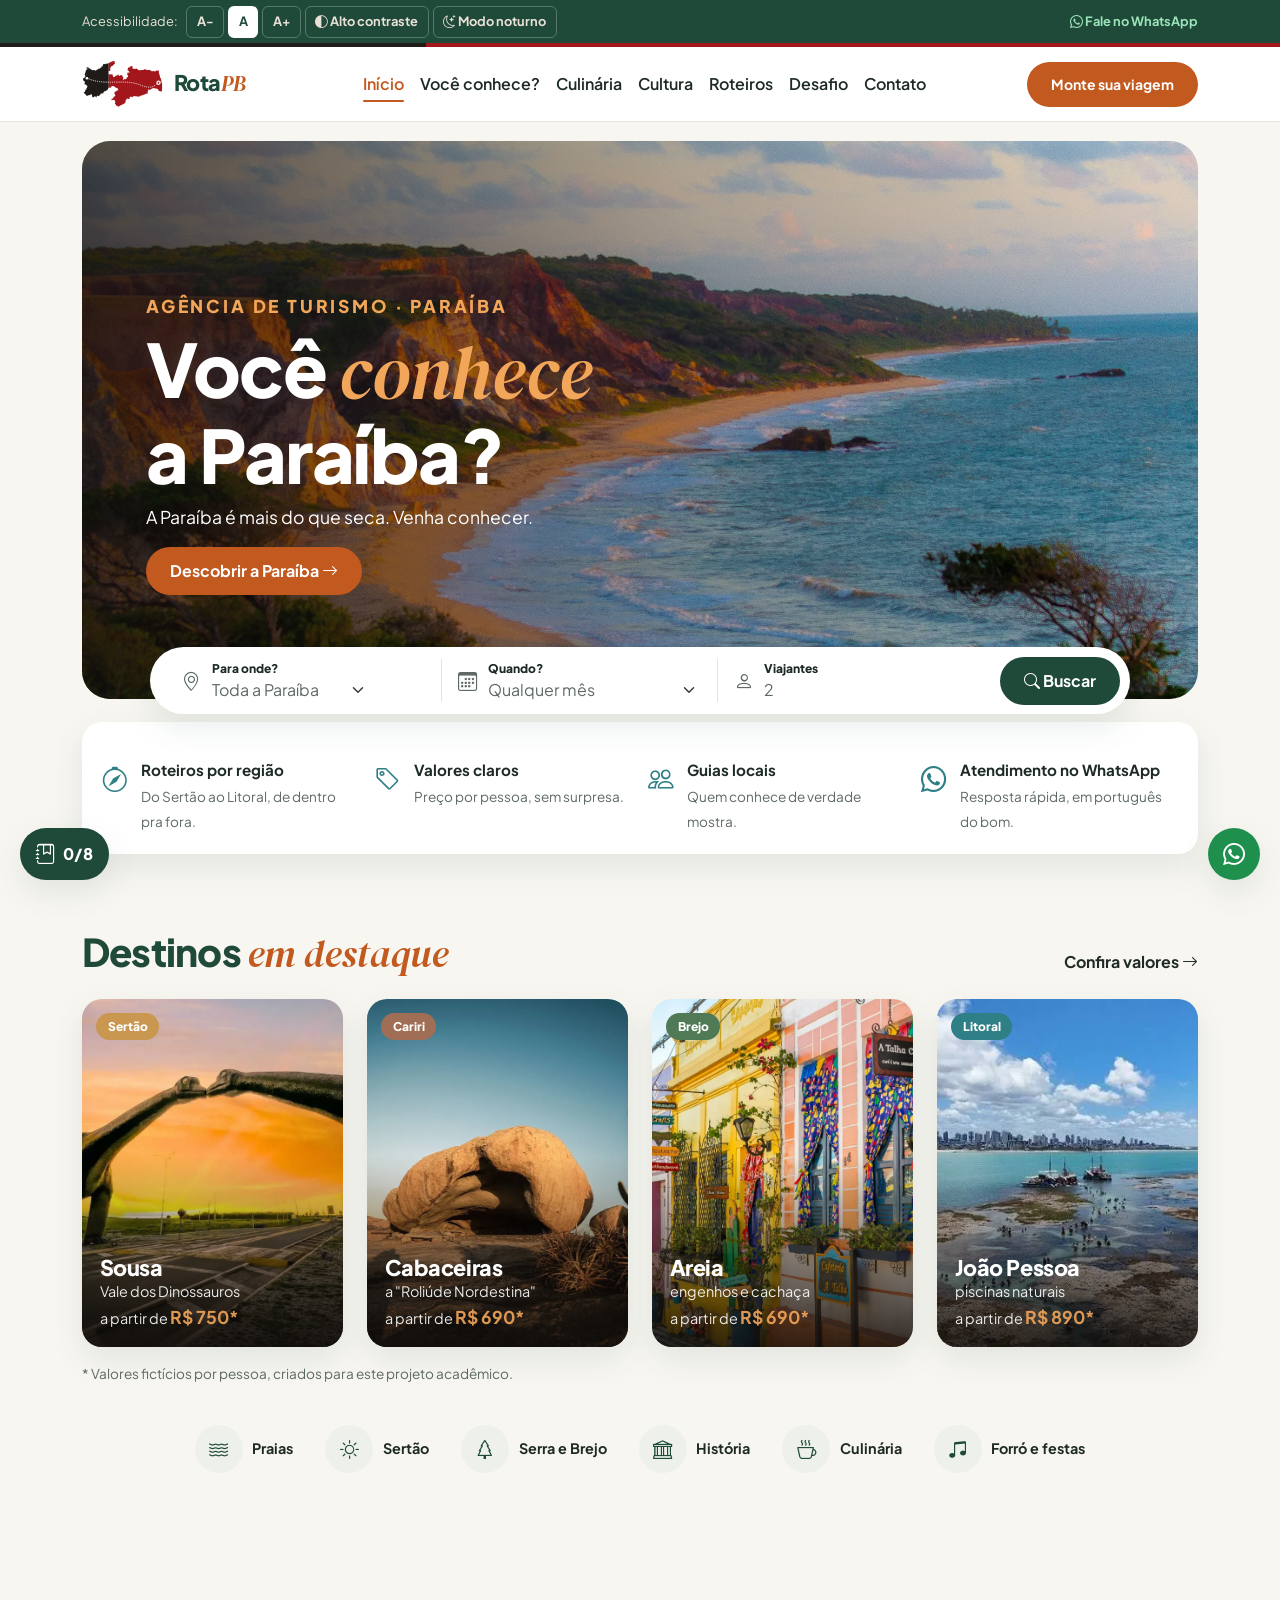
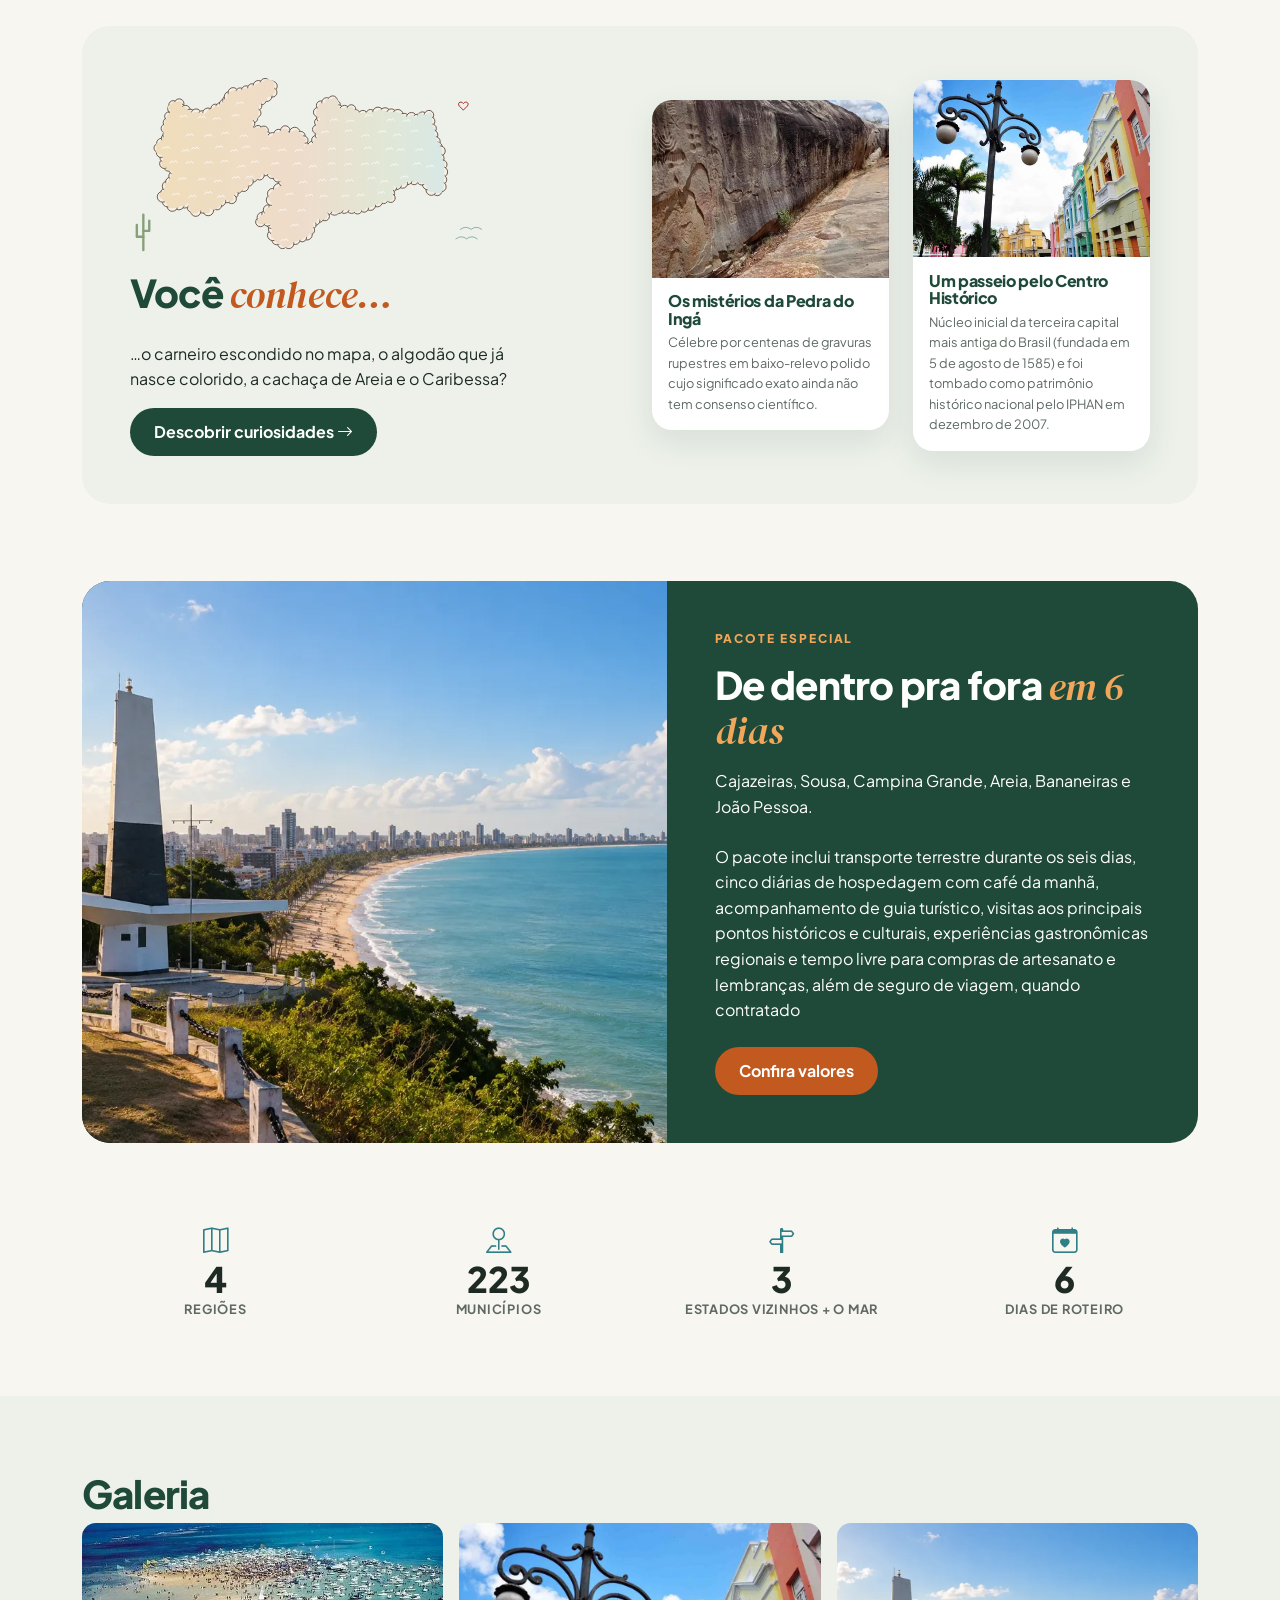
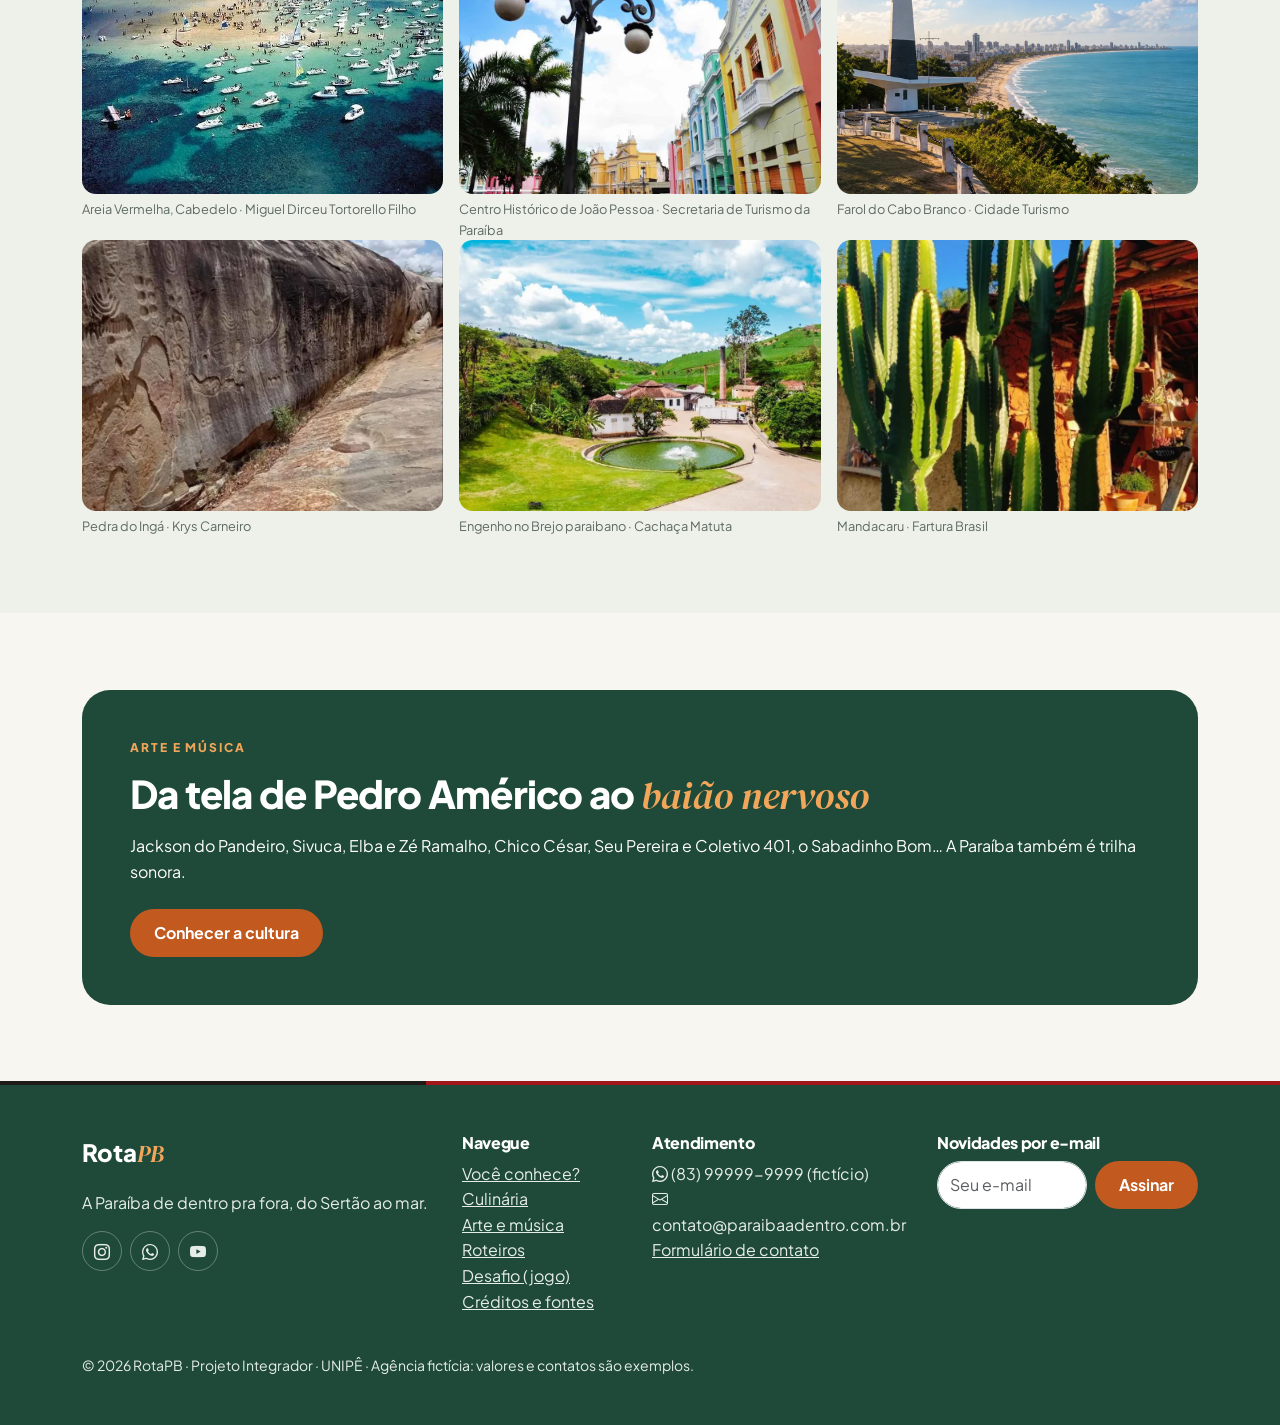
==== commit 744b6e43: "Terceira Atualização" ====
--- a/index.html
+++ b/index.html
@@ -74,7 +74,7 @@
           <div class="hero-texto">
             <p class="sobretitulo claro">Agência de turismo · Paraíba</p>
             <h1 id="tituloHero">Você <em>conhece</em><br>a Paraíba?</h1>
-            <p>TODO: frase curta. Ex.: A Paraíba é mais do que seca. Venha conhecer de dentro pra fora.</p>
+            <p>A Paraíba é mais do que seca. Venha conhecer.</p>
             <a class="btn btn-pb" href="pages/conhece.html">Descobrir a Paraíba <i class="bi bi-arrow-right" aria-hidden="true"></i></a>
           </div>
         </div>
@@ -194,19 +194,19 @@
             <div class="col-12 col-lg-5">
               <img class="carneirinho" src="images/carneirinho-paraiba.svg" alt="O mapa da Paraíba desenhado como um carneirinho de lã">
               <h2 id="tituloConhece" class="titulo-secao">Você <em>conhece…</em></h2>
-              <p>…o carneiro escondido no mapa, o algodão que já nasce colorido, a cachaça de Areia e o Caribessa? TODO: completar.</p>
+              <p>…o carneiro escondido no mapa, o algodão que já nasce colorido, a cachaça de Areia e o Caribessa?</p>
               <a class="btn btn-escuro" href="pages/conhece.html">Descobrir curiosidades <i class="bi bi-arrow-right" aria-hidden="true"></i></a>
             </div>
             <div class="col-12 col-md-6 col-lg-3 offset-lg-1">
               <article class="card-historia">
                 <img src="images/fotos/pedra-do-inga.webp" alt="Inscrições rupestres na Pedra do Ingá" loading="lazy">
-                <h3>Os mistérios da Pedra do Ingá</h3><p>TODO · 4 min de leitura</p>
+                <h3>Os mistérios da Pedra do Ingá</h3><p>Célebre por centenas de gravuras rupestres em baixo-relevo polido cujo significado exato ainda não tem consenso científico.</p>
               </article>
             </div>
             <div class="col-12 col-md-6 col-lg-3">
               <article class="card-historia">
                 <img src="images/fotos/centro-historico-jp.webp" alt="Casarões coloridos no Centro Histórico de João Pessoa" loading="lazy">
-                <h3>Um passeio pelo Centro Histórico</h3><p>TODO · 5 min de leitura</p>
+                <h3>Um passeio pelo Centro Histórico</h3><p>Núcleo inicial da terceira capital mais antiga do Brasil (fundada em 5 de agosto de 1585) e foi tombado como patrimônio histórico nacional pelo IPHAN em dezembro de 2007.</p>
               </article>
             </div>
           </div>
@@ -222,7 +222,8 @@
           <div class="oferta-texto">
             <p class="sobretitulo claro">Pacote especial</p>
             <h2 id="tituloOferta">De dentro pra fora <em>em 6 dias</em></h2>
-            <p>Cajazeiras, Sousa, Campina Grande, Areia, Bananeiras e João Pessoa. TODO: o que está incluso.</p>
+            <p>Cajazeiras, Sousa, Campina Grande, Areia, Bananeiras e João Pessoa.</p>
+            <p>O pacote inclui transporte terrestre durante os seis dias, cinco diárias de hospedagem com café da manhã, acompanhamento de guia turístico, visitas aos principais pontos históricos e culturais, experiências gastronômicas regionais e tempo livre para compras de artesanato e lembranças, além de seguro de viagem, quando contratado</p>
             <button type="button" class="btn btn-pb" data-bs-toggle="modal" data-bs-target="#modalValores">Confira valores</button>
           </div>
         </div>
@@ -246,12 +247,12 @@
       <div class="container">
         <h2 id="tituloGaleria" class="titulo-secao">Galeria</h2>
         <div class="row g-3">
-          <figure class="col-6 col-md-4 m-0"><img class="foto " src="images/fotos/areia-vermelha.webp" alt="Areia Vermelha, Cabedelo" loading="lazy"><figcaption>Areia Vermelha, Cabedelo · TODO: crédito da foto</figcaption></figure>
-          <figure class="col-6 col-md-4 m-0"><img class="foto " src="images/fotos/centro-historico-jp.webp" alt="Centro Histórico de João Pessoa" loading="lazy"><figcaption>Centro Histórico de João Pessoa · TODO: crédito da foto</figcaption></figure>
-          <figure class="col-6 col-md-4 m-0"><img class="foto " src="images/fotos/farol-cabo-branco.webp" alt="Farol do Cabo Branco" loading="lazy"><figcaption>Farol do Cabo Branco · TODO: crédito da foto</figcaption></figure>
-          <figure class="col-6 col-md-4 m-0"><img class="foto " src="images/fotos/pedra-do-inga.webp" alt="Pedra do Ingá" loading="lazy"><figcaption>Pedra do Ingá · TODO: crédito da foto</figcaption></figure>
-          <figure class="col-6 col-md-4 m-0"><img class="foto " src="images/fotos/engenho-brejo.webp" alt="Engenho no Brejo paraibano" loading="lazy"><figcaption>Engenho no Brejo paraibano · TODO: crédito da foto</figcaption></figure>
-          <figure class="col-6 col-md-4 m-0"><img class="foto " src="images/fotos/mandacaru.webp" alt="Mandacaru" loading="lazy"><figcaption>Mandacaru · TODO: crédito da foto</figcaption></figure>
+          <figure class="col-6 col-md-4 m-0"><img class="foto " src="images/fotos/areia-vermelha.webp" alt="Areia Vermelha, Cabedelo" loading="lazy"><figcaption>Areia Vermelha, Cabedelo · Miguel Dirceu Tortorello Filho</figcaption></figure>
+          <figure class="col-6 col-md-4 m-0"><img class="foto " src="images/fotos/centro-historico-jp.webp" alt="Centro Histórico de João Pessoa" loading="lazy"><figcaption>Centro Histórico de João Pessoa · Secretaria de Turismo da Paraíba</figcaption></figure>
+          <figure class="col-6 col-md-4 m-0"><img class="foto " src="images/fotos/farol-cabo-branco.webp" alt="Farol do Cabo Branco" loading="lazy"><figcaption>Farol do Cabo Branco · Cidade Turismo</figcaption></figure>
+          <figure class="col-6 col-md-4 m-0"><img class="foto " src="images/fotos/pedra-do-inga.webp" alt="Pedra do Ingá" loading="lazy"><figcaption>Pedra do Ingá · Krys Carneiro</figcaption></figure>
+          <figure class="col-6 col-md-4 m-0"><img class="foto " src="images/fotos/engenho-brejo.webp" alt="Engenho no Brejo paraibano" loading="lazy"><figcaption>Engenho no Brejo paraibano · Cachaça Matuta</figcaption></figure>
+          <figure class="col-6 col-md-4 m-0"><img class="foto " src="images/fotos/mandacaru.webp" alt="Mandacaru" loading="lazy"><figcaption>Mandacaru · Fartura Brasil</figcaption></figure>
         </div>
       </div>
     </section>
@@ -308,7 +309,7 @@
       <div class="row g-4">
         <section class="col-12 col-lg-4">
           <p class="marca-rodape">Rota<em>PB</em></p>
-          <p>TODO: uma frase sobre a agência (fictícia). Ex.: mostramos a Paraíba de dentro pra fora, do Sertão ao mar.</p>
+          <p>A Paraíba de dentro pra fora, do Sertão ao mar.</p>
           <div class="d-flex gap-2">
             <a class="rede" href="https://instagram.com" target="_blank" rel="noopener" aria-label="Instagram"><i class="bi bi-instagram"></i></a>
             <a class="rede" href="https://wa.me/5583999999999?text=Ol%C3%A1!%20Quero%20conhecer%20a%20Para%C3%ADba" target="_blank" rel="noopener" aria-label="WhatsApp"><i class="bi bi-whatsapp"></i></a>
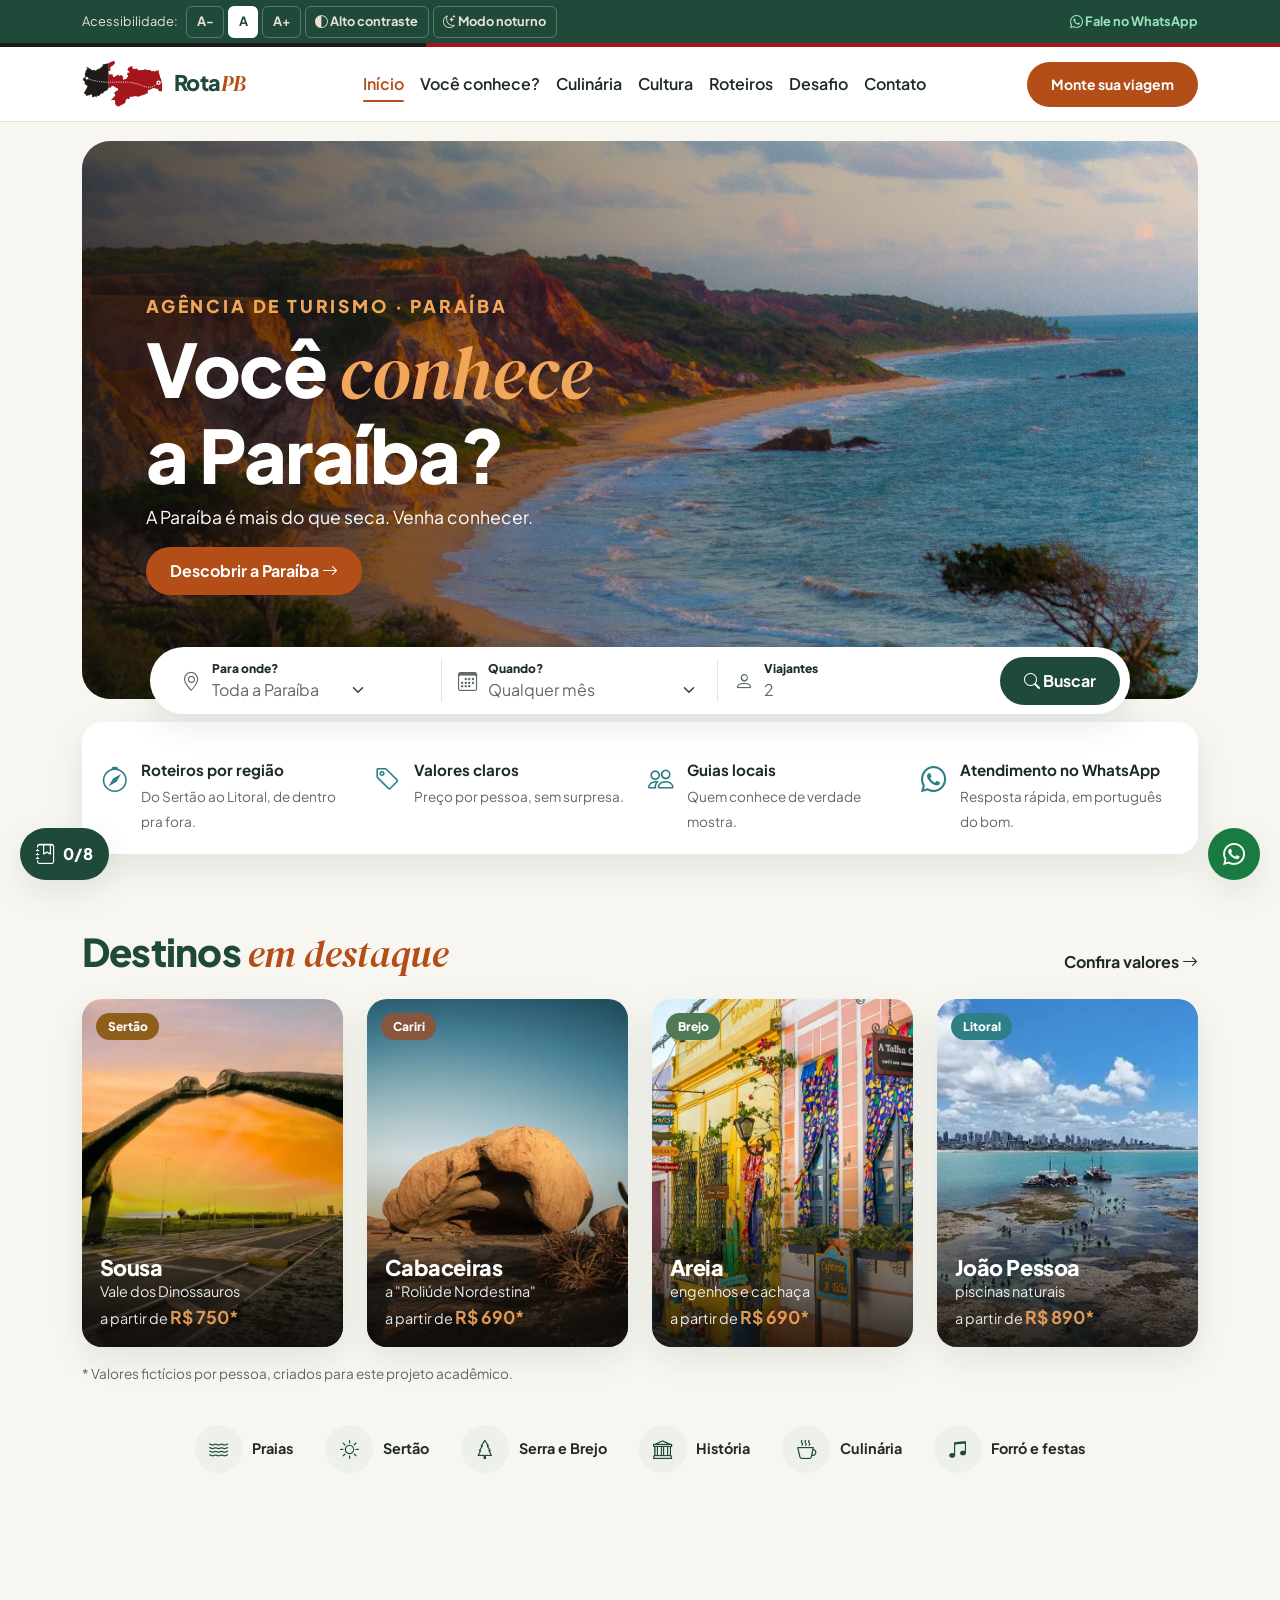
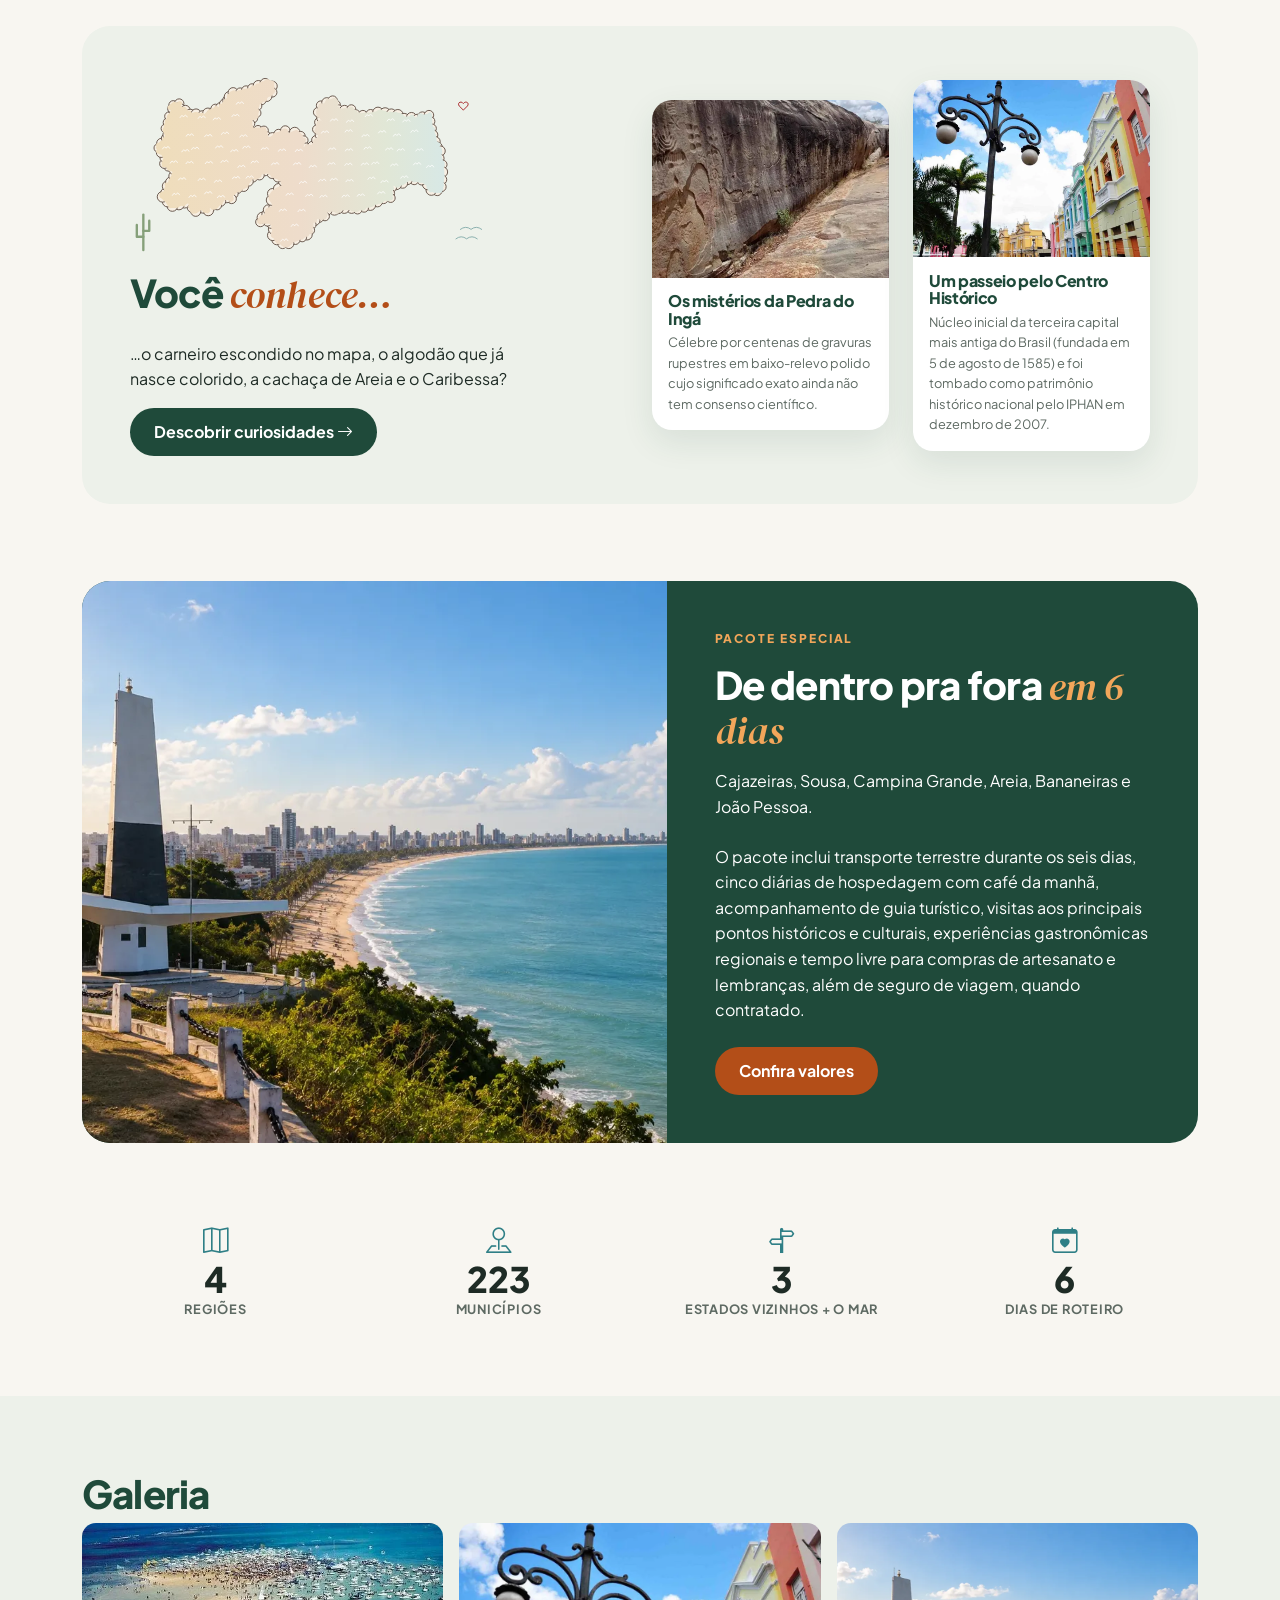
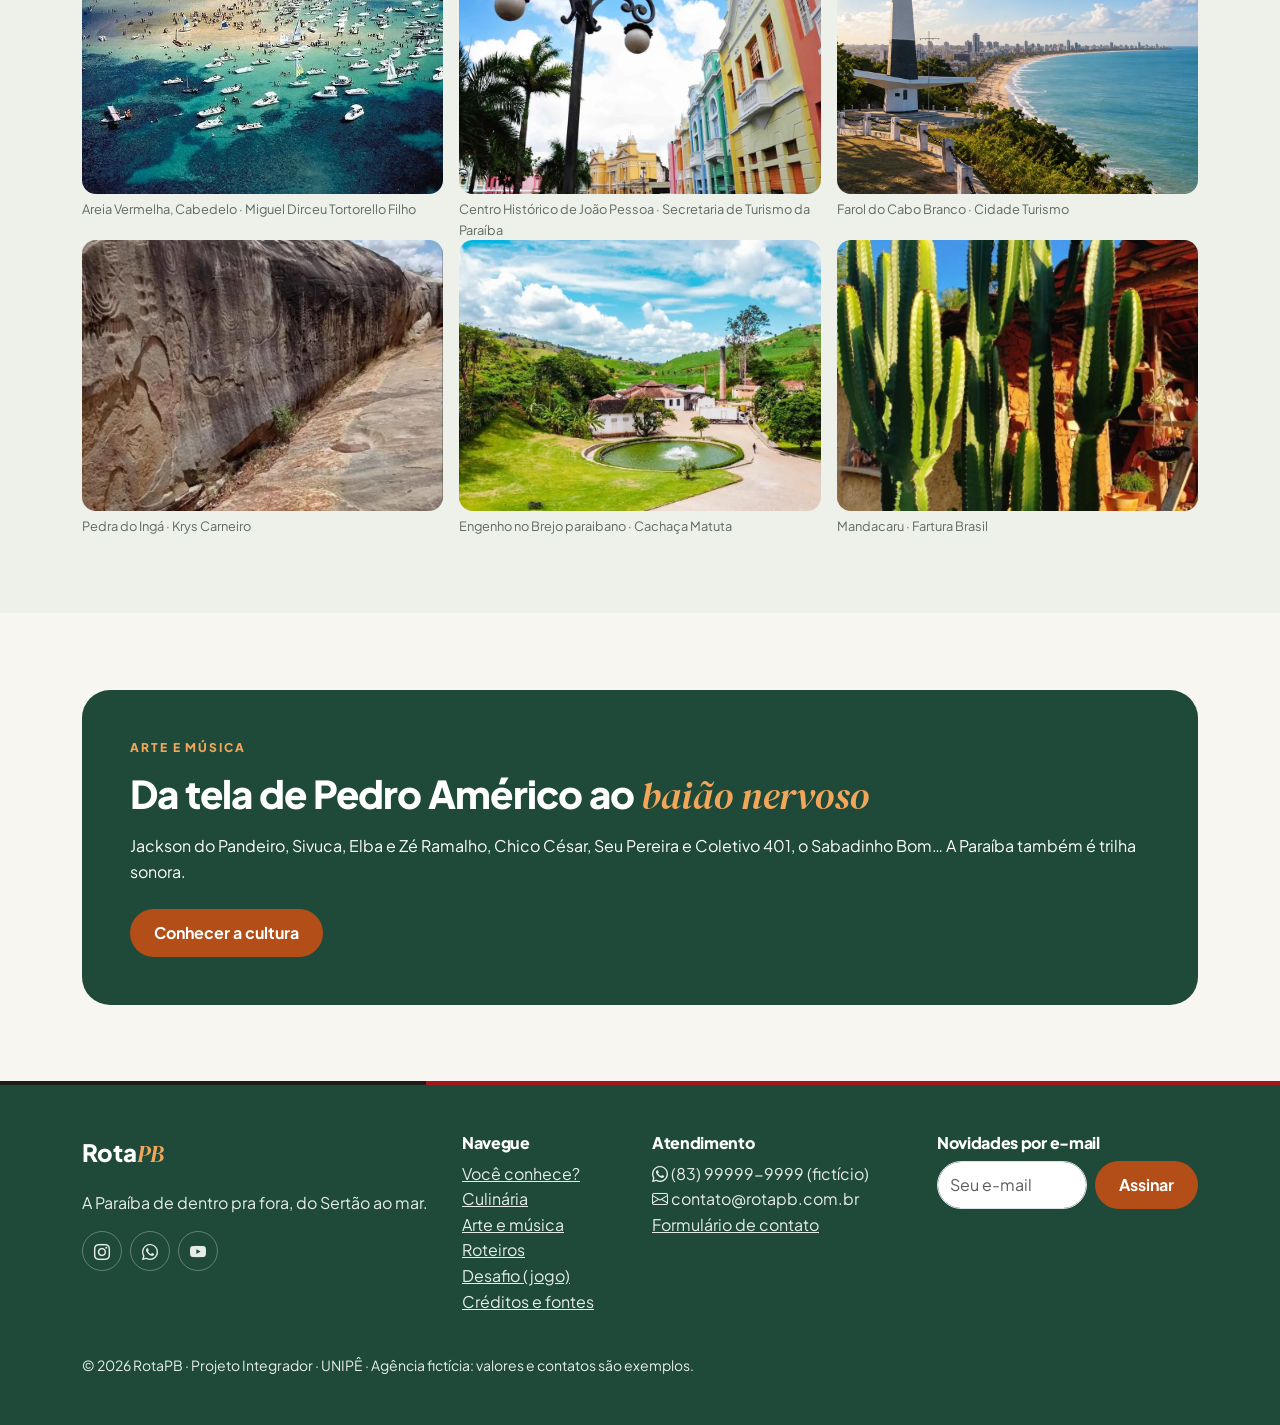
==== commit aa1da1bd: "Reorganiza estrutura do projeto na raiz" ====
--- a/index.html
+++ b/index.html
@@ -132,7 +132,7 @@
                 <p>Vale dos Dinossauros</p>
                 <p class="preco">a partir de <strong>R$ 750*</strong></p>
               </div>
-              <a class="stretched-link" href="pages/roteiros.html" aria-label="Ver roteiro de Sousa"></a>
+              <a class="stretched-link" href="pages/roteiros.html?regiao=sertao" aria-label="Ver roteiro de Sousa"></a>
             </article>
           </div>
           <div class="col-12 col-sm-6 col-lg-3">
@@ -144,7 +144,7 @@
                 <p>a "Roliúde Nordestina"</p>
                 <p class="preco">a partir de <strong>R$ 690*</strong></p>
               </div>
-              <a class="stretched-link" href="pages/roteiros.html" aria-label="Ver roteiro de Cabaceiras"></a>
+              <a class="stretched-link" href="pages/roteiros.html?regiao=borborema" aria-label="Ver roteiro de Cabaceiras"></a>
             </article>
           </div>
           <div class="col-12 col-sm-6 col-lg-3">
@@ -156,7 +156,7 @@
                 <p>engenhos e cachaça</p>
                 <p class="preco">a partir de <strong>R$ 690*</strong></p>
               </div>
-              <a class="stretched-link" href="pages/roteiros.html" aria-label="Ver roteiro de Areia"></a>
+              <a class="stretched-link" href="pages/roteiros.html?regiao=brejo" aria-label="Ver roteiro de Areia"></a>
             </article>
           </div>
           <div class="col-12 col-sm-6 col-lg-3">
@@ -168,7 +168,7 @@
                 <p>piscinas naturais</p>
                 <p class="preco">a partir de <strong>R$ 890*</strong></p>
               </div>
-              <a class="stretched-link" href="pages/roteiros.html" aria-label="Ver roteiro de João Pessoa"></a>
+              <a class="stretched-link" href="pages/roteiros.html?regiao=litoral" aria-label="Ver roteiro de João Pessoa"></a>
             </article>
           </div>
         </div>
@@ -176,12 +176,12 @@
 
         <!-- Categorias -->
         <nav class="categorias" aria-label="Explorar por tema">
-          <a class="chip-cat" href="pages/roteiros.html"><span class="chip-icone"><i class="bi bi-water" aria-hidden="true"></i></span>Praias</a>
-          <a class="chip-cat" href="pages/roteiros.html"><span class="chip-icone"><i class="bi bi-sun" aria-hidden="true"></i></span>Sertão</a>
-          <a class="chip-cat" href="pages/roteiros.html"><span class="chip-icone"><i class="bi bi-tree" aria-hidden="true"></i></span>Serra e Brejo</a>
-          <a class="chip-cat" href="pages/roteiros.html"><span class="chip-icone"><i class="bi bi-bank" aria-hidden="true"></i></span>História</a>
+          <a class="chip-cat" href="pages/roteiros.html?regiao=litoral"><span class="chip-icone"><i class="bi bi-water" aria-hidden="true"></i></span>Praias</a>
+          <a class="chip-cat" href="pages/roteiros.html?regiao=sertao"><span class="chip-icone"><i class="bi bi-sun" aria-hidden="true"></i></span>Sertão</a>
+          <a class="chip-cat" href="pages/roteiros.html?regiao=brejo"><span class="chip-icone"><i class="bi bi-tree" aria-hidden="true"></i></span>Serra e Brejo</a>
+          <a class="chip-cat" href="pages/conhece.html"><span class="chip-icone"><i class="bi bi-bank" aria-hidden="true"></i></span>História</a>
           <a class="chip-cat" href="pages/culinaria.html"><span class="chip-icone"><i class="bi bi-cup-hot" aria-hidden="true"></i></span>Culinária</a>
-          <a class="chip-cat" href="pages/roteiros.html"><span class="chip-icone"><i class="bi bi-music-note-beamed" aria-hidden="true"></i></span>Forró e festas</a>
+          <a class="chip-cat" href="pages/roteiros.html?regiao=borborema#tituloFestas"><span class="chip-icone"><i class="bi bi-music-note-beamed" aria-hidden="true"></i></span>Forró e festas</a>
         </nav>
       </div>
     </section>
@@ -223,7 +223,7 @@
             <p class="sobretitulo claro">Pacote especial</p>
             <h2 id="tituloOferta">De dentro pra fora <em>em 6 dias</em></h2>
             <p>Cajazeiras, Sousa, Campina Grande, Areia, Bananeiras e João Pessoa.</p>
-            <p>O pacote inclui transporte terrestre durante os seis dias, cinco diárias de hospedagem com café da manhã, acompanhamento de guia turístico, visitas aos principais pontos históricos e culturais, experiências gastronômicas regionais e tempo livre para compras de artesanato e lembranças, além de seguro de viagem, quando contratado</p>
+            <p>O pacote inclui transporte terrestre durante os seis dias, cinco diárias de hospedagem com café da manhã, acompanhamento de guia turístico, visitas aos principais pontos históricos e culturais, experiências gastronômicas regionais e tempo livre para compras de artesanato e lembranças, além de seguro de viagem, quando contratado.</p>
             <button type="button" class="btn btn-pb" data-bs-toggle="modal" data-bs-target="#modalValores">Confira valores</button>
           </div>
         </div>
@@ -331,7 +331,7 @@
           <h2 class="h6">Atendimento</h2>
           <ul class="list-unstyled">
             <li><i class="bi bi-whatsapp" aria-hidden="true"></i> (83) 99999-9999 <span class="text-nowrap">(fictício)</span></li>
-            <li><i class="bi bi-envelope" aria-hidden="true"></i> contato@paraibaadentro.com.br</li>
+            <li><i class="bi bi-envelope" aria-hidden="true"></i> contato@rotapb.com.br</li>
             <li><a href="pages/contato.html">Formulário de contato</a></li>
           </ul>
         </section>
--- a/css/style.css
+++ b/css/style.css
@@ -1,5 +1,5 @@
 /* ==========================================================================
-   PARAÍBA ADENTRO · style.css
+   ROTAPB · style.css
    ETAPA 7: identidade visual própria (cores, tipografia, espaçamentos, hierarquia)
    Trabalhar com: Flexbox, CSS Grid, pseudo-classes e animações simples.
 
@@ -16,8 +16,8 @@
    A bandeira (vermelho + preto) aparece só como detalhe. */
 :root {
   /* Paleta inspirada nas referências (fundo claro, verde floresta, laranja quente).
-     A bandeira (vermelho + preto) aparece só na faixa fina do topo e no ícone. */
-  --pb-acento: #C2591F;     /* laranja-terracota: botões e destaques (branco sobre ele passa no contraste) */
+     Contraste conferido para WCAG AA (>= 4.5:1) em botões, selos e textos. */
+  --pb-acento: #B34E18;     /* laranja-terracota: botões e destaques (5.22:1 com branco; 4.84:1 no fundo claro) */
   --pb-acento-claro: #F2A65A;
   --pb-escuro: #1F4A3A;     /* verde floresta: barra de cima, rodapé, faixas, botões escuros */
   --pb-titulo: #1F4A3A;     /* cor dos títulos (no noturno fica clara) */
@@ -30,10 +30,10 @@
   --pb-suave: #5E6A63;
   --pb-linha: #E1E5DD;
 
-  --pb-sertao: #C9974F;
-  --pb-borborema: #A06E55;
-  --pb-brejo: #4F7A55;
-  --pb-litoral: #2F7F86;
+  --pb-sertao: #8E5E1B;     /* 5.57:1 com branco nos selos */
+  --pb-borborema: #86563E;  /* 6.15:1 com branco nos selos */
+  --pb-brejo: #4F7A55;      /* 4.94:1 com branco nos selos */
+  --pb-litoral: #2F7F86;    /* 4.67:1 com branco nos selos */
 
   --fonte: "Plus Jakarta Sans", "Segoe UI", system-ui, sans-serif;
   --fonte-destaque: "DM Serif Display", Georgia, serif;
@@ -172,9 +172,15 @@
 /* mapa do carneiro (contorno real) */
 .mapa-pb { width: 100%; height: auto; overflow: visible; }
 .mapa-pb .contorno { fill: url(#gradRegioes); stroke: var(--pb-escuro); stroke-width: 3; stroke-linejoin: round; filter: drop-shadow(0 10px 14px rgba(42, 35, 32, .2)); }
-.mapa-pb .pin circle { fill: var(--pb-acento); stroke: #fff; stroke-width: 4; }
-.mapa-pb .pin text { font-family: var(--fonte); font-weight: 700; font-size: 24px; fill: var(--pb-escuro); paint-order: stroke; stroke: #fff; stroke-width: 6px; }
-/* TODO (Pessoa 1): animação simples nos pinos */
+.mapa-pb .pin { cursor: pointer; }
+.mapa-pb .pin circle { fill: var(--pb-acento); stroke: #fff; stroke-width: 4; transform-box: fill-box; transform-origin: center; transition: transform .25s ease, fill .25s ease; animation: pulsarPino 2.8s ease-in-out infinite; }
+.mapa-pb .pin:hover circle, .mapa-pb .pin:focus-visible circle { transform: scale(1.32); fill: var(--pb-escuro); animation: none; }
+.mapa-pb .pin text { font-family: var(--fonte); font-weight: 700; font-size: 24px; fill: var(--pb-escuro); paint-order: stroke; stroke: #fff; stroke-width: 6px; transition: fill .2s ease; }
+.mapa-pb .pin:hover text, .mapa-pb .pin:focus-visible text { fill: var(--pb-acento); }
+@keyframes pulsarPino {
+  0%, 100% { transform: scale(1); }
+  50% { transform: scale(1.12); }
+}
 
 /* abas (Pessoa 2) */
 .abas { display: flex; gap: .35rem; margin-top: 1.5rem; }
@@ -227,14 +233,35 @@
 
 /* roteiros (Pessoa 3) */
 .card-regiao { border-top: 6px solid var(--cor-regiao, var(--pb-preto)); }
+.aviso-busca-home { background: var(--pb-claro); color: var(--pb-tinta); border-left: 4px solid var(--pb-acento); border-radius: 12px; padding: .75rem 1rem; font-size: .9rem; margin-top: 1rem; display: flex; align-items: center; gap: .6rem; flex-wrap: wrap; }
 .painel-rota { position: sticky; top: 100px; background: var(--pb-escuro); color: #fff; padding: 1.5rem; border-radius: var(--raio); }
-.painel-rota ol { border-left: 4px solid var(--pb-sertao); padding-left: 1.5rem; }
-.painel-rota .vazio { color: #b8c9c5; list-style: none; margin-left: -1.5rem; }
-
-/* formulário (Pessoa 3) — TODO: estilizar o retorno de sucesso/erro */
+.painel-rota h2 { color: #fff; }
+.painel-rota ol { border-left: 4px solid var(--pb-acento-claro); padding-left: 1.25rem; list-style: none; display: grid; gap: .45rem; }
+.painel-rota .vazio { color: #d5e2de; list-style: none; margin-left: -1.25rem; }
+.rota-item { display: flex; align-items: center; justify-content: space-between; gap: .5rem; background: rgba(255, 255, 255, .10); padding: .35rem .55rem .35rem .75rem; border-radius: 10px; font-weight: 600; font-size: .95rem; }
+.btn-remover-cidade { background: transparent; border: 0; color: #E6EDE8; width: 28px; height: 28px; border-radius: 50%; display: grid; place-items: center; font-size: 1.1rem; line-height: 1; transition: background .2s ease; }
+.btn-remover-cidade:hover { background: rgba(255, 255, 255, .2); color: #fff; }
+.btn-limpar-rota { background: transparent; border: 1px solid rgba(255, 255, 255, .35); color: #E6EDE8; border-radius: 999px; padding: .45rem 1rem; font-size: .85rem; font-weight: 700; width: 100%; margin-top: .5rem; }
+.btn-limpar-rota:hover { background: rgba(255, 255, 255, .14); color: #fff; }
+
+/* resumo de rota importada em Contato */
+.resumo-rota-contato { background: var(--pb-claro); border: 1px solid var(--pb-linha); border-left: 5px solid var(--pb-acento); border-radius: var(--raio); padding: 1rem 1.25rem; margin-bottom: 1.25rem; }
+.resumo-rota-contato-topo { display: flex; flex-wrap: wrap; align-items: center; justify-content: space-between; gap: .5rem; margin-bottom: .65rem; }
+.resumo-rota-contato-acoes { display: flex; gap: .5rem; flex-wrap: wrap; }
+.chips-rota-contato { list-style: none; padding: 0; margin: 0; display: flex; flex-wrap: wrap; gap: .45rem; }
+.chip-cidade { background: var(--pb-papel); color: var(--pb-tinta); border: 1px solid var(--pb-linha); border-radius: 999px; padding: .25rem .75rem; font-size: .85rem; }
+.chip-cidade strong { color: var(--pb-acento); margin-right: .25rem; }
+
+/* formulário (Pessoa 3) — retorno estilizado de sucesso/erro */
 .formulario { background: var(--pb-papel); border-radius: var(--raio); box-shadow: var(--sombra); padding: clamp(1.25rem, 3vw, 2rem); }
 .form-label { font-weight: 700; }
 .mapa-embed { border-radius: var(--raio); overflow: hidden; }
+.retorno-form { display: flex; align-items: flex-start; gap: .8rem; padding: 1rem 1.2rem; border-radius: 14px; border-left: 5px solid transparent; animation: surgir .35s ease both; }
+.retorno-form > i { font-size: 1.35rem; line-height: 1.2; flex: 0 0 auto; }
+.retorno-sucesso { background: #E7F5EC; color: #124024; border-left-color: #197A42; }
+.retorno-sucesso > i { color: #197A42; }
+.retorno-erro { background: #FCEBEC; color: #6B1117; border-left-color: #A3161B; }
+.retorno-erro > i { color: #A3161B; }
 
 /* ---------- 9. RODAPÉ E BOTÕES FLUTUANTES ---------- */
 .rodape { background: var(--pb-escuro); color: #E6EDE8; }
@@ -248,25 +275,34 @@
 .assinatura .form-control { border-radius: 999px; }
 
 .flutuante { position: fixed; right: 1.25rem; z-index: 1040; width: 52px; height: 52px; border-radius: 50%; border: 0; display: grid; place-items: center; font-size: 1.4rem; box-shadow: var(--sombra); }
-.whatsapp { bottom: 1.25rem; background: #1F8F4E; color: #fff; text-decoration: none; }   /* verde escuro: contraste com o ícone branco */
-.whatsapp:hover { background: #167340; color: #fff; }
+.whatsapp { bottom: 1.25rem; background: #197A42; color: #fff; text-decoration: none; }   /* contraste 5.38:1 com ícone branco */
+.whatsapp:hover { background: #136034; color: #fff; }
 .voltar-topo { bottom: 5.25rem; background: var(--pb-escuro); color: #fff; opacity: 0; visibility: hidden; transition: opacity .3s ease; }
 .voltar-topo.visivel { opacity: 1; visibility: visible; }
 
 /* ---------- 10. MODO NOTURNO E ALTO CONTRASTE ----------
    O JS coloca data-tema="escuro" ou data-contraste="alto" no <html>.
-   Aqui só trocamos as variáveis. TODO: ajustar até ficar bom. */
+   Cores ajustadas para manter contraste WCAG AA (>= 4.5:1) em todos os componentes. */
 :root[data-tema="escuro"] {
   --pb-fundo: #151311; --pb-papel: #1F1C19; --pb-claro: #26221E;
   --pb-tinta: #F1EAE0; --pb-suave: #C4B8AC; --pb-linha: #3A332D;
   --pb-titulo: #F6F1E8; --pb-acento: #E8853F; --pb-acento-claro: #F2A65A;
   --sombra: 0 12px 32px rgba(0, 0, 0, .35);
 }
+:root[data-tema="escuro"] .btn-pb, :root[data-tema="escuro"] .faixa.ativa { color: #151311; }
+:root[data-tema="escuro"] .btn-pb:hover { background: #F2A65A; color: #151311; }
 :root[data-tema="escuro"] .tag-cat { color: #1E2B25; }            /* etiquetas têm fundo claro: texto fixo escuro */
 :root[data-tema="escuro"] .vantagens, :root[data-tema="escuro"] .busca { background: var(--pb-papel); }
 :root[data-tema="escuro"] .busca-campo .form-select, :root[data-tema="escuro"] .busca-campo .form-control { color: var(--pb-tinta); }
 :root[data-tema="escuro"] .form-control, :root[data-tema="escuro"] .form-select { background-color: #26221E; color: var(--pb-tinta); border-color: var(--pb-linha); }
+:root[data-tema="escuro"] .form-control::placeholder { color: #A69A8E; }
+:root[data-tema="escuro"] .text-muted, :root[data-tema="escuro"] .form-text { color: var(--pb-suave) !important; }
 :root[data-tema="escuro"] .modal-content, :root[data-tema="escuro"] .card { background: var(--pb-papel); color: var(--pb-tinta); }
+:root[data-tema="escuro"] .table { --bs-table-bg: transparent; --bs-table-color: var(--pb-tinta); --bs-table-border-color: var(--pb-linha); }
+:root[data-tema="escuro"] .retorno-sucesso { background: #173322; color: #D4F3DF; border-left-color: #4AD182; }
+:root[data-tema="escuro"] .retorno-sucesso > i { color: #4AD182; }
+:root[data-tema="escuro"] .retorno-erro { background: #3B181A; color: #FAD6D8; border-left-color: #F06D73; }
+:root[data-tema="escuro"] .retorno-erro > i { color: #F06D73; }
 :root[data-tema="escuro"] .btn-close { filter: invert(1); }
 :root[data-tema="escuro"] .certificado { background: #fff; color: #1E2B25; }
 :root[data-tema="escuro"] .mapa-pb .pin text { fill: var(--pb-tinta); stroke: var(--pb-fundo); }
@@ -280,9 +316,19 @@
 :root[data-contraste="alto"] {
   --pb-fundo: #FFFFFF; --pb-papel: #FFFFFF; --pb-claro: #FFFFFF;
   --pb-tinta: #000000; --pb-suave: #000000; --pb-linha: #000000;
-  --pb-vermelho: #8A0000; --pb-escuro: #000000; --sombra: none;
+  --pb-titulo: #000000; --pb-acento: #8A0000; --pb-vermelho: #8A0000; --pb-escuro: #000000; --sombra: none;
 }
 :root[data-contraste="alto"] a { text-decoration: underline; }
+:root[data-contraste="alto"] .card,
+:root[data-contraste="alto"] .card-prato,
+:root[data-contraste="alto"] .card-pessoa,
+:root[data-contraste="alto"] .restaurante,
+:root[data-contraste="alto"] .formulario,
+:root[data-contraste="alto"] .painel,
+:root[data-contraste="alto"] .palco,
+:root[data-contraste="alto"] .resumo-rota-contato,
+:root[data-contraste="alto"] .vantagens,
+:root[data-contraste="alto"] .busca { border: 2px solid #000; }
 
 @keyframes surgir { from { opacity: 0; transform: translateY(14px); } to { opacity: 1; transform: none; } }
 .hero-texto { animation: surgir .7s ease both; }
@@ -369,7 +415,7 @@
 .carimbo.carimbado .carimbo-selo { border: 3px solid var(--cor-regiao, var(--pb-escuro)); color: #fff; background: var(--cor-regiao, var(--pb-escuro)); transform: rotate(-8deg); animation: carimbar .4s ease; }
 .carimbo-selo.grande { width: 84px; height: 84px; font-size: 2.2rem; border: 4px solid var(--cor-regiao, var(--pb-escuro)); background: var(--cor-regiao, var(--pb-escuro)); color: #fff; transform: rotate(-8deg); margin-bottom: .75rem; animation: carimbar .5s ease; }
 @keyframes carimbar { from { transform: rotate(-8deg) scale(1.6); opacity: 0; } to { transform: rotate(-8deg) scale(1); opacity: 1; } }
-.regiao-conhece { --cor-regiao: #7A6AA6; } .regiao-culinaria { --cor-regiao: #B8562E; } .regiao-cultura { --cor-regiao: #2F6F8F; } .regiao-contato { --cor-regiao: var(--pb-escuro); }
+.regiao-conhece { --cor-regiao: #7A6AA6; } .regiao-culinaria { --cor-regiao: #B8562E; } .regiao-cultura { --cor-regiao: #2F6F8F; } .regiao-roteiros { --cor-regiao: var(--pb-escuro); }
 
 /* ---------- DESAFIO ---------- */
 .desafio-tempo { display: flex; flex-direction: column; align-items: flex-start; gap: .1rem; padding: .9rem 1.25rem; border-radius: var(--raio); background: var(--pb-escuro); color: #fff; }
